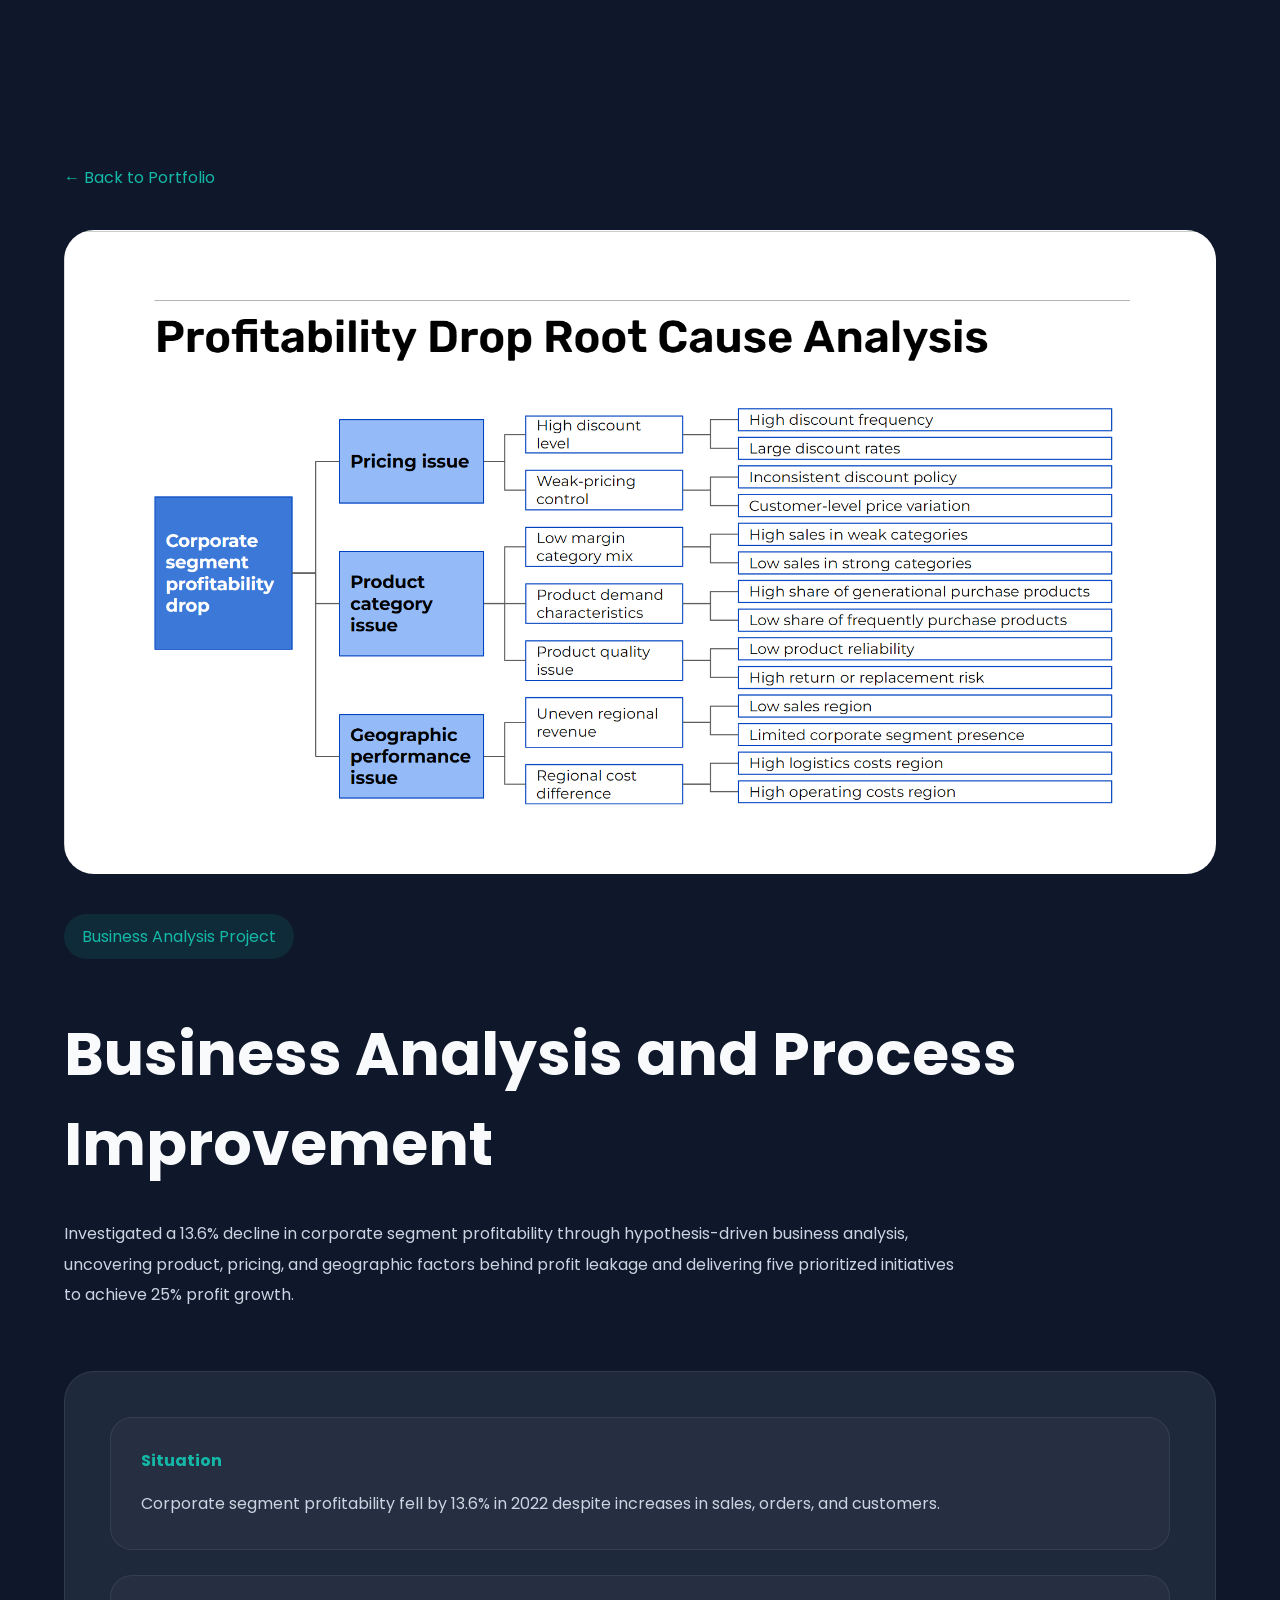
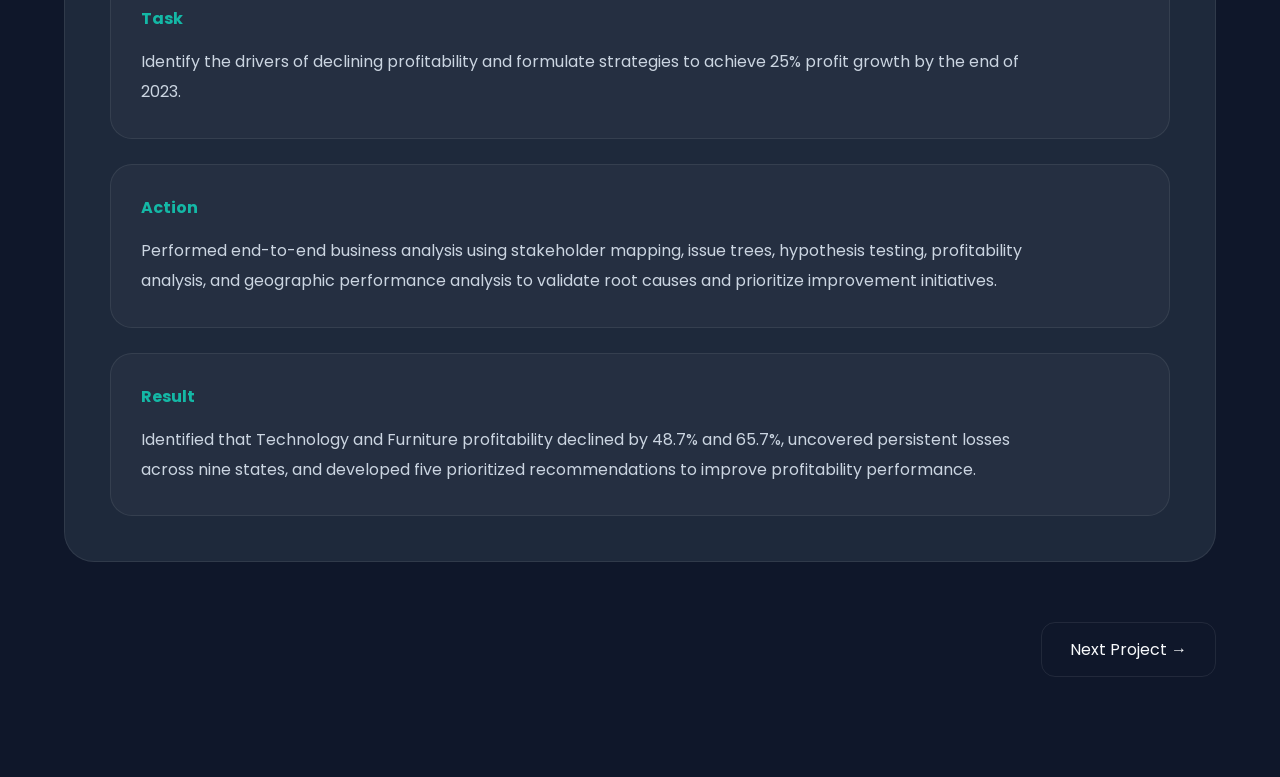
==== projects/business-analysis.html @ a49b84a5 "Project Detail Page1 Add" ====
<!DOCTYPE html>
<html lang="en">

<head>
  <meta charset="UTF-8">
  <meta name="viewport" content="width=device-width, initial-scale=1.0">

  <title>
    Business Analysis and Process Improvement
  </title>

  <link rel="preconnect" href="https://fonts.googleapis.com">

  <link rel="preconnect" href="https://fonts.gstatic.com" crossorigin>

  <link href="https://fonts.googleapis.com/css2?family=Poppins:wght@300;400;500;600;700&display=swap" rel="stylesheet">

  <link rel="stylesheet" href="../style.css">

</head>

<body>

  <!-- project detail -->

  <section class="project-detail">

    <div class="container">

      <a href="../index.html#projects" class="back-link">
        ← Back to Portfolio
      </a>

      <img src="../assets/business-analysis.png">

      <span class="featured-label">
        Business Analysis Project
      </span>

      <h1>
        Business Analysis and Process Improvement
      </h1>

      <p>
        Investigated a 13.6% decline in corporate segment profitability through hypothesis-driven business analysis,
        uncovering product, pricing, and geographic factors behind profit leakage and delivering five prioritized
        initiatives to achieve 25% profit growth.
      </p>

      <div class="star-card">

        <div class="star-item">
          <h4>Situation</h4>
          <p>
            Corporate segment profitability fell by 13.6% in 2022 despite increases in sales, orders, and customers.
          </p>
        </div>

        <div class="star-item">
          <h4>Task</h4>
          <p>
            Identify the drivers of declining profitability and formulate strategies to achieve 25% profit growth by the
            end of 2023.
          </p>
        </div>

        <div class="star-item">
          <h4>Action</h4>
          <p>
            Performed end-to-end business analysis using stakeholder mapping, issue trees, hypothesis testing,
            profitability analysis, and geographic performance analysis to validate root causes and prioritize
            improvement initiatives.
          </p>
        </div>

        <div class="star-item">
          <h4>Result</h4>
          <p>
            Identified that Technology and Furniture profitability declined by 48.7% and 65.7%, uncovered persistent
            losses across nine states, and developed five prioritized recommendations to improve profitability
            performance.
          </p>
        </div>

      </div>

      <div class="next-project">
        <a href="revenue-performance.html" class="btn-secondary">
          Next Project →
        </a>
      </div>

    </div>

  </section>

</body>

</html>
---- style.css ----
:root {
  --bg: #0f172a;
  --surface: #1e293b;
  --surface-2: #162033;
  --primary: #14b8a6;
  --primary-dark: #0d9488;
  --text: #f8fafc;
  --text-secondary: #cbd5e1;
  --border: rgba(255, 255, 255, 0.08);
  --shadow: rgba(0, 0, 0, 0.25);
  --nav-height: 85px;
}

* {
  margin: 0;
  padding: 0;
  box-sizing: border-box;
}

html {
  scroll-behavior: smooth;
}

body {
  background: var(--bg);
  color: var(--text);
  font-family: "Poppins", sans-serif;
  overflow-x: hidden;
}

img {
  display: block;
  width: 100%;
}

a {
  text-decoration: none;
  color: inherit;
}

ul {
  list-style: none;
}

.container {
  width: 90%;
  max-width: 1280px;
  margin: auto;
}

/* ===================== NAVBAR ===================== */

nav {
  position: fixed;
  width: 100%;
  height: var(--nav-height);
  z-index: 999;
  background: rgba(15, 23, 42, 0.8);
  backdrop-filter: blur(20px);
  transition: 0.3s;
}

nav.scrolled {
  border-bottom: 1px solid var(--border);
}

.nav-content {
  height: 100%;
  display: flex;
  align-items: center;
  justify-content: space-between;
}

.logo {
  font-size: 32px;
  font-weight: 700;
  color: var(--primary);
}

.nav-links {
  display: flex;
  gap: 40px;
  list-style: none;
  margin: 0;
  padding: 0;
}

.nav-links li {
  margin: 0;
  padding: 0;
}

.nav-links a {
  display: inline-flex;
  color: var(--text-secondary);
  transition: 0.3s;
  align-items: center;
  justify-content: center;
}

.nav-links a:hover {
  color: var(--primary);
}

.btn-primary {
  background: var(--primary);
  color: white;
  padding: 14px 28px;
  border-radius: 14px;
  font-weight: 500;
  transition: 0.3s;
  display: inline-flex;
  align-items: center;
  justify-content: center;
}

.btn-primary:hover {
  background: var(--primary-dark);
  transform: translateY(-2px);
}

.btn-secondary {
  padding: 14px 28px;
  border-radius: 14px;
  border: 1px solid var(--border);
  color: var(--text);
  transition: 0.3s;
  display: inline-flex;
  align-items: center;
  justify-content: center;
}

.btn-secondary:hover {
  background: var(--surface);
}

/* ===================== HERO ===================== */

.hero {
  min-height: auto;
  display: flex;
  align-items: center;
  padding-top: calc(var(--nav-height) + 90px);
  padding-bottom: 90px;
}

.hero-grid {
  display: grid;
  grid-template-columns: 1.1fr 1fr;
  gap: 80px;
  align-items: center;
  padding-top: 40px;
}

.hello {
  display: inline-block;
  background: rgba(20, 184, 166, 0.12);
  color: var(--primary);
  padding: 10px 18px;
  border-radius: 50px;
  margin-bottom: 25px;
}

.hero h1 {
  font-size: 72px;
  line-height: 1.1;
  margin-bottom: 20px;
}

.hero h3 {
  color: var(--primary);
  font-weight: 500;
  margin-bottom: 30px;
}

.hero p {
  color: var(--text-secondary);
  line-height: 1.9;
  margin-bottom: 40px;
  max-width: 650px;
}

.hero-buttons {
  display: flex;
  gap: 20px;
}

.socials {
  display: flex;
  gap: 18px;
  margin-top: 40px;
}

.socials a {
  width: 55px;
  height: 55px;
  background: var(--surface);
  border-radius: 16px;
  display: flex;
  justify-content: center;
  align-items: center;
  font-size: 22px;
  transition: 0.3s;
}

.socials a:hover {
  background: var(--primary);
  transform: translateY(-4px);
}

/* ===================== HERO IMAGE ===================== */

.hero-image {
  position: relative;
}

.hero-image img {
  border-radius: 35px;
  position: relative;
  z-index: 2;
  box-shadow: 0 30px 60px var(--shadow);
}

.hero-image img {
  user-select: none;
  -webkit-user-drag: none;
  pointer-events: none;
}

.blob {
  width: 420px;
  height: 420px;
  border-radius: 50%;
  background: var(--primary);
  position: absolute;
  top: 60px;
  right: -50px;
  opacity: 0.12;
  filter: blur(90px);
}

/* ===================== SECTION ===================== */

.section {
  padding: 80px 0;
}

.section-title {
  text-align: center;
  margin-bottom: 50px;
}

.section-title h2 {
  font-size: 42px;
  margin-bottom: 15px;
}

.section-title p {
  color: var(--text-secondary);
}

/* ===================== FEATURED PROJECT ===================== */
.featured-project {
  display: grid;
  grid-template-columns: 1.4fr 1fr;
  gap: 70px;
  align-items: stretch;

  background: var(--surface);
  border: 1px solid var(--border);
  border-radius: 32px;
  padding: 50px;
}

.featured-image {
  height: 100%;
  display: flex;
}

.featured-image img {
  width: 100%;
  height: 100%;
  object-fit: contain;
  border-radius: 24px;
  align-self: stretch;
}

.featured-label {
  display: inline-block;

  background: rgba(20, 184, 166, 0.12);
  color: var(--primary);

  padding: 10px 18px;
  border-radius: 50px;

  margin-bottom: 20px;
}

.featured-content {
  display: flex;
  flex-direction: column;
  justify-content: space-between;
  align-items: flex-start;
  height: 100%;
}

.featured-header {
  display: flex;
  flex-direction: column;
  gap: 22px;
}

.featured-content h3 {
  font-size: clamp(28px, 2.8vw, 40px);
  line-height: 1.08;
  margin: 0;
}

.featured-content p {
  max-width: 500px;
  color: var(--text-secondary);
  line-height: 1.8;
}

.featured-content .tags {
  display: flex;
  flex-wrap: wrap;
  gap: 14px;
  margin-top: 0;
}

.featured-content .btn-primary {
  width: fit-content;
}

.featured-footer {
  display: flex;
  flex-direction: column;
  align-items: flex-start;
  gap: 32px;
}

.project-buttons {
  display: flex;
  gap: 18px;
  flex-wrap: wrap;
  align-items: center;
}

.project-buttons .btn-primary,
.project-buttons .btn-secondary {
  width: auto;
}

/* ===================== PROJECTS ===================== */
.projects-grid {
  display: grid;
  grid-template-columns: repeat(auto-fit, minmax(370px, 1fr));
  gap: 35px;
}

.project-card {
  height: 100%;
  display: block;
  background: var(--surface);
  border: 1px solid var(--border);
  border-radius: 30px;
  overflow: hidden;
  transition: all 0.35s ease;
  cursor: pointer;
  position: relative;
}

.project-card:hover {
  transform: translateY(-12px);
  will-change: transform;
  border-color: rgba(20, 184, 166, 0.45);
  box-shadow:
    0 20px 45px rgba(0, 0, 0, 0.3),
    0 0 30px rgba(20, 184, 166, 0.08);
}

.project-card::after {
  content: "→";
  position: absolute;
  top: 35px;
  right: 35px;

  color: var(--primary);
  font-size: 24px;

  opacity: 0;
  transition: 0.3s;
}

.project-card:hover::after {
  opacity: 1;
  transform: translateX(4px);
}

.project-card img {
  height: 240px;
  object-fit: cover;
  transition: 0.4s;
}

.project-card:hover img {
  transform: scale(1.03);
}

.project-content {
  padding: 35px;
  display: flex;
  flex-direction: column;
  height: calc(100% - 240px);
}

.project-content h3 {
  margin-bottom: 20px;
}

.project-content p {
  flex: 1;
  color: var(--text-secondary);
  line-height: 1.8;
}

.project-link {
  margin-top: 28px;
  color: var(--primary);
  font-weight: 500;
  transition: 0.3s;
}

.project-card:hover .project-link {
  transform: translateX(8px);
}

.tags {
  display: flex;
  gap: 12px;
  flex-wrap: wrap;
  margin-top: 25px;
}

.tags span {
  background: rgba(20, 184, 166, 0.12);
  color: var(--primary);
  padding: 10px 16px;
  border-radius: 50px;
  font-size: 14px;
}

.exp-list {
  list-style: none;
  margin: 30px 0;
  padding: 0;
}

.exp-list li {
  position: relative;
  padding-left: 30px;

  color: var(--text-secondary);
  line-height: 1.8;
  margin-bottom: 18px;
}

.exp-list li::before {
  content: "";

  position: absolute;
  left: 0;
  top: 14px;

  width: 8px;
  height: 8px;

  border-radius: 50%;
  background: var(--primary);

  box-shadow:
    0 0 10px rgba(20, 184, 166, 0.4);
}

/* ===================== PROJECT DETAIL PAGE ===================== */

.project-detail {
  padding-top: calc(var(--nav-height) + 80px);
  padding-bottom: 100px;
}

.back-link {
  display: inline-flex;
  align-items: center;
  gap: 10px;

  color: var(--primary);
  margin-bottom: 40px;
  transition: 0.3s;
}

.back-link:hover {
  transform: translateX(-6px);
}

.project-detail img {
  border-radius: 30px;
  margin-bottom: 40px;
}

.project-detail h1 {
  font-size: clamp(40px, 5vw, 60px);
  margin: 30px 0;
}

.project-detail p {
  color: var(--text-secondary);
  max-width: 900px;
  line-height: 1.9;
}

.star-card {
  margin-top: 60px;

  background: var(--surface);
  border: 1px solid var(--border);
  border-radius: 30px;
  padding: 45px;

  display: flex;
  flex-direction: column;
  gap: 25px;
}

.star-item {
  padding: 30px;
  background: rgba(255, 255, 255, 0.03);
  border: 1px solid var(--border);
  border-radius: 22px;
}

.star-item h4 {
  color: var(--primary);
  margin-bottom: 16px;
}

.star-item p {
  color: var(--text-secondary);
  margin: 0;
}

.next-project {
  margin-top: 60px;
  display: flex;
  justify-content: flex-end;
}

/* ===================== EXPERIENCE ===================== */

.timeline {
  position: relative;
  max-width: 1100px;
  margin: auto;
  padding: 40px 0;
}

.timeline::before {
  content: "";
  position: absolute;
  left: 50%;
  top: 0;
  width: 3px;
  height: 100%;
  background: rgba(255, 255, 255, 0.12);
  transform: translateX(-50%);
}

.timeline-item {
  position: relative;
  width: 50%;
  margin-bottom: 70px;
}

.timeline-item.left {
  left: 0;
  padding-right: 50px;
}

.timeline-item.right {
  left: 50%;
  padding-left: 50px;
}

.timeline-dot {
  position: absolute;
  top: 35px;
  left: 100%;
  width: 18px;
  height: 18px;
  background: var(--primary);
  border-radius: 50%;
  transform: translateX(-50%);
  box-shadow: 0 0 20px rgba(20, 184, 166, 0.5);
}

.timeline-item.right .timeline-dot {
  left: 0;
}

.timeline-card {
  background: var(--surface);
  border: 1px solid var(--border);
  border-radius: 24px;
  padding: 35px;
  transition: 0.3s;
}

.timeline-card:hover {
  transform: translateY(-5px);
  border-color: rgba(20, 184, 166, 0.4);
}

.timeline-date {
  color: var(--primary);
  font-size: 14px;
  margin-bottom: 12px;
}

.timeline-card h3 {
  margin-bottom: 6px;
}

.timeline-card h4 {
  color: var(--text-secondary);
  margin-bottom: 20px;
}

.timeline-card ul {
  padding-left: 20px;
}

.timeline-card li {
  color: var(--text-secondary);
  margin-bottom: 12px;
}

.exp-tags {
  display: flex;
  flex-wrap: wrap;
  gap: 10px;
  margin-top: 25px;
}

.exp-tags span {
  background: rgba(20, 184, 166, 0.12);
  color: var(--primary);
  padding: 8px 14px;
  border-radius: 50px;
  font-size: 13px;
}

/* ===================== SKILLS ===================== */

.skills-panel {
  max-width: 1000px;
  margin: 0 auto;

  background: var(--surface);
  border: 1px solid var(--border);
  border-radius: 32px;
  padding: 40px 50px;
}

.skill-group {
  padding: 30px 0;
}

.skill-group:not(:last-child) {
  border-bottom: 1px solid var(--border);
}

.skill-header {
  display: flex;
  justify-content: space-between;
  align-items: center;
  gap: 20px;
  margin-bottom: 14px;
}

.skill-header h3 {
  font-size: 24px;
  font-weight: 600;
}

.skill-group p {
  color: var(--text-secondary);
  line-height: 1.8;
}

.skill-level {
  display: flex;
  gap: 8px;
}

.skill-level span {
  width: 10px;
  height: 10px;

  border-radius: 50%;
  background: rgba(255, 255, 255, 0.15);
}

.skill-level span.active {
  background: var(--primary);
}

/* ===================== CONTACT ===================== */

.contact-card {
  background: linear-gradient(135deg,
      var(--surface),
      var(--surface-2));

  border: 1px solid var(--border);
  border-radius: 36px;
  padding: 90px;
  text-align: center;
}

.contact-card h2 {
  font-size: 42px;
}

.contact-card p {
  color: var(--text-secondary);
  margin: 25px auto 45px;
  max-width: 700px;
  line-height: 1.8;
}

/* ===================== FOOTER ===================== */

footer {
  text-align: center;
  padding: 45px;
  color: var(--text-secondary);
}

/* ===================== MOBILE ===================== */

@media (max-width: 1100px) {
  .hero-grid {
    grid-template-columns: 1fr;
    text-align: center;
  }

  .hero p {
    margin-left: auto;
    margin-right: auto;
  }

  .hero-buttons,
  .socials {
    justify-content: center;
  }

  .stats-grid {
    grid-template-columns: repeat(2, 1fr);
  }

  .nav-links {
    display: none;
  }

  .featured-project {
    grid-template-columns: 1fr;
  }
}

@media (max-width: 768px) {
  .hero h1 {
    font-size: 50px;
  }

  .stats-grid {
    grid-template-columns: 1fr;
  }

  .hero-buttons {
    flex-direction: column;
  }

  .about-card,
  .contact-card {
    padding: 45px;
  }

  .section {
    padding: 90px 0;
  }

  .skills-panel {
    padding: 35px;
  }

  .skill-header {
    flex-direction: column;
    align-items: flex-start;
    gap: 15px;
  }

  .project-buttons {
    width: 100%;
    flex-direction: column;
  }

  .project-buttons a {
    width: 100%;
  }

  .next-project {
    justify-content: center;
  }
}

@media (max-width: 900px) {
  .timeline::before {
    left: 20px;
  }

  .timeline-item,
  .timeline-item.left,
  .timeline-item.right {
    width: 100%;
    left: 0;
    padding-left: 60px;
    padding-right: 0;
  }

  .timeline-dot,
  .timeline-item.right .timeline-dot {
    left: 20px;
  }
}

@media (max-width: 1000px) {
  .featured-project {
    grid-template-columns: 1fr;
  }
}
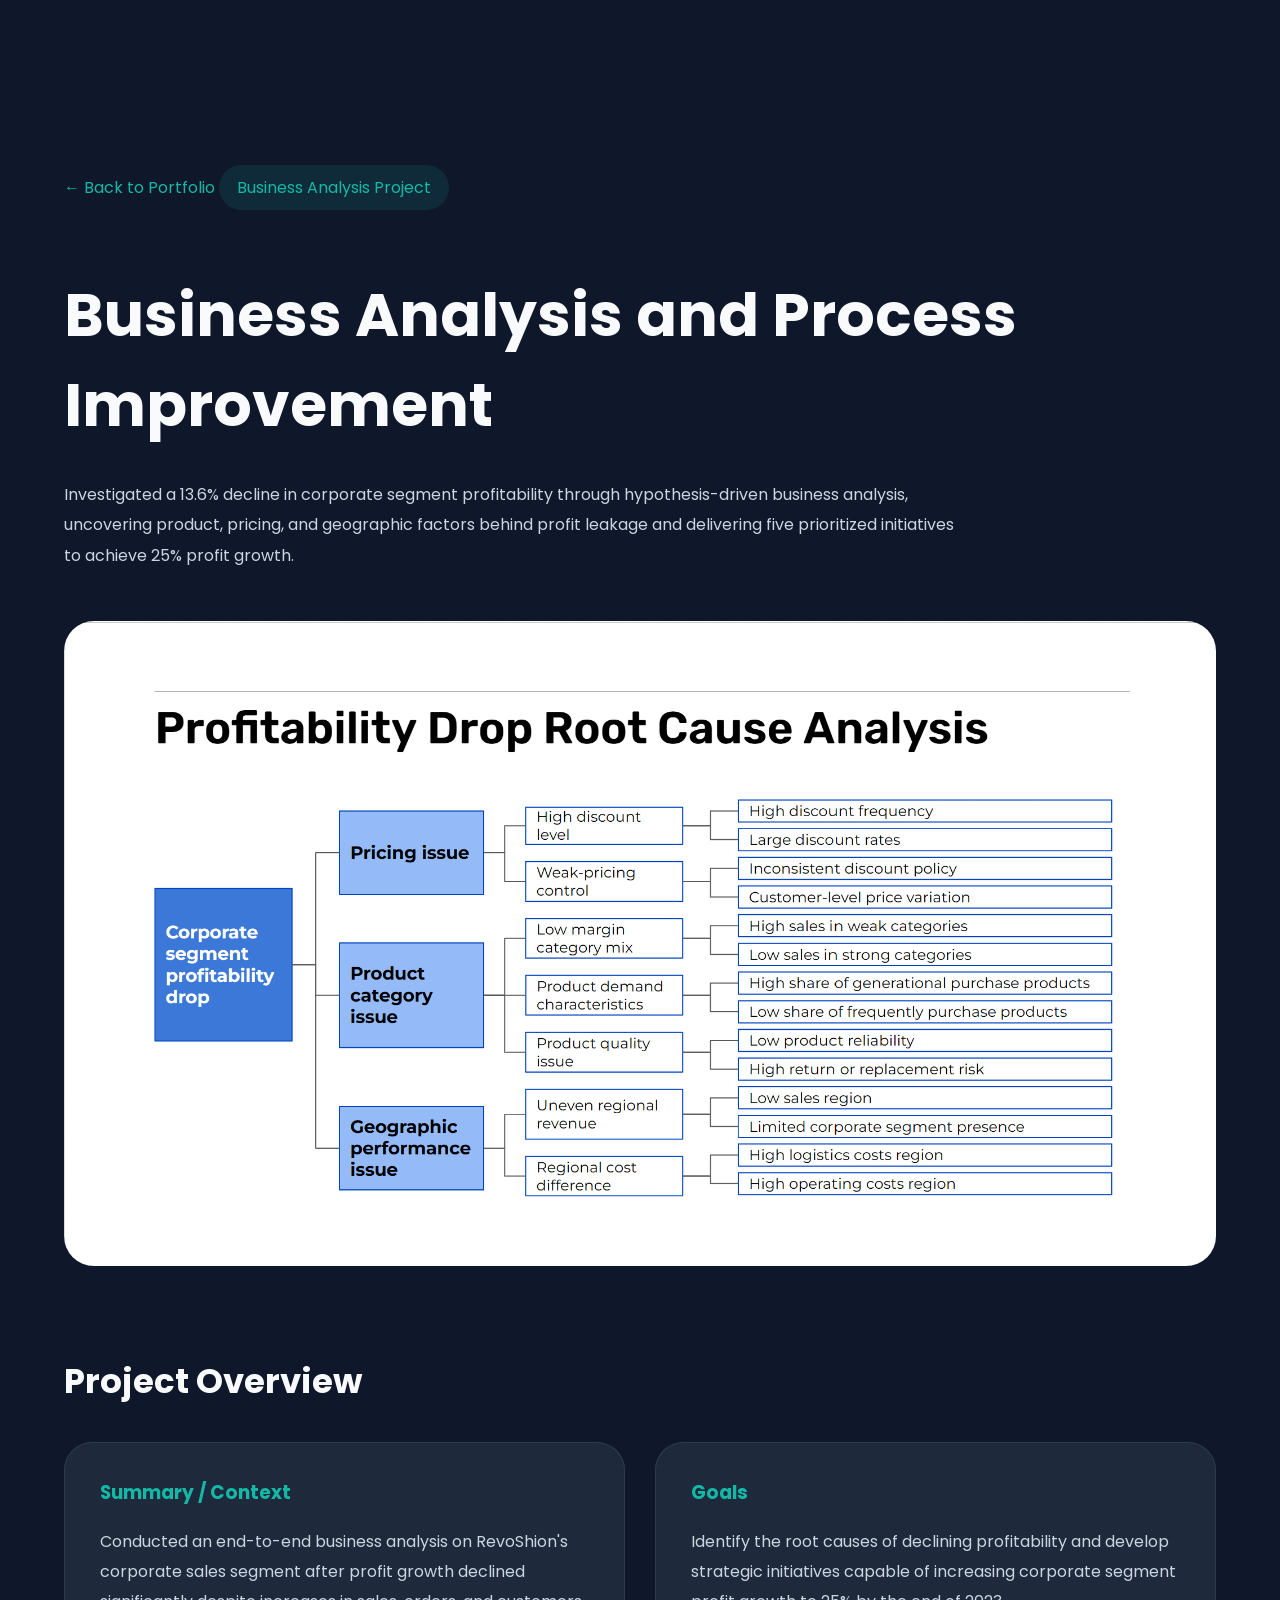
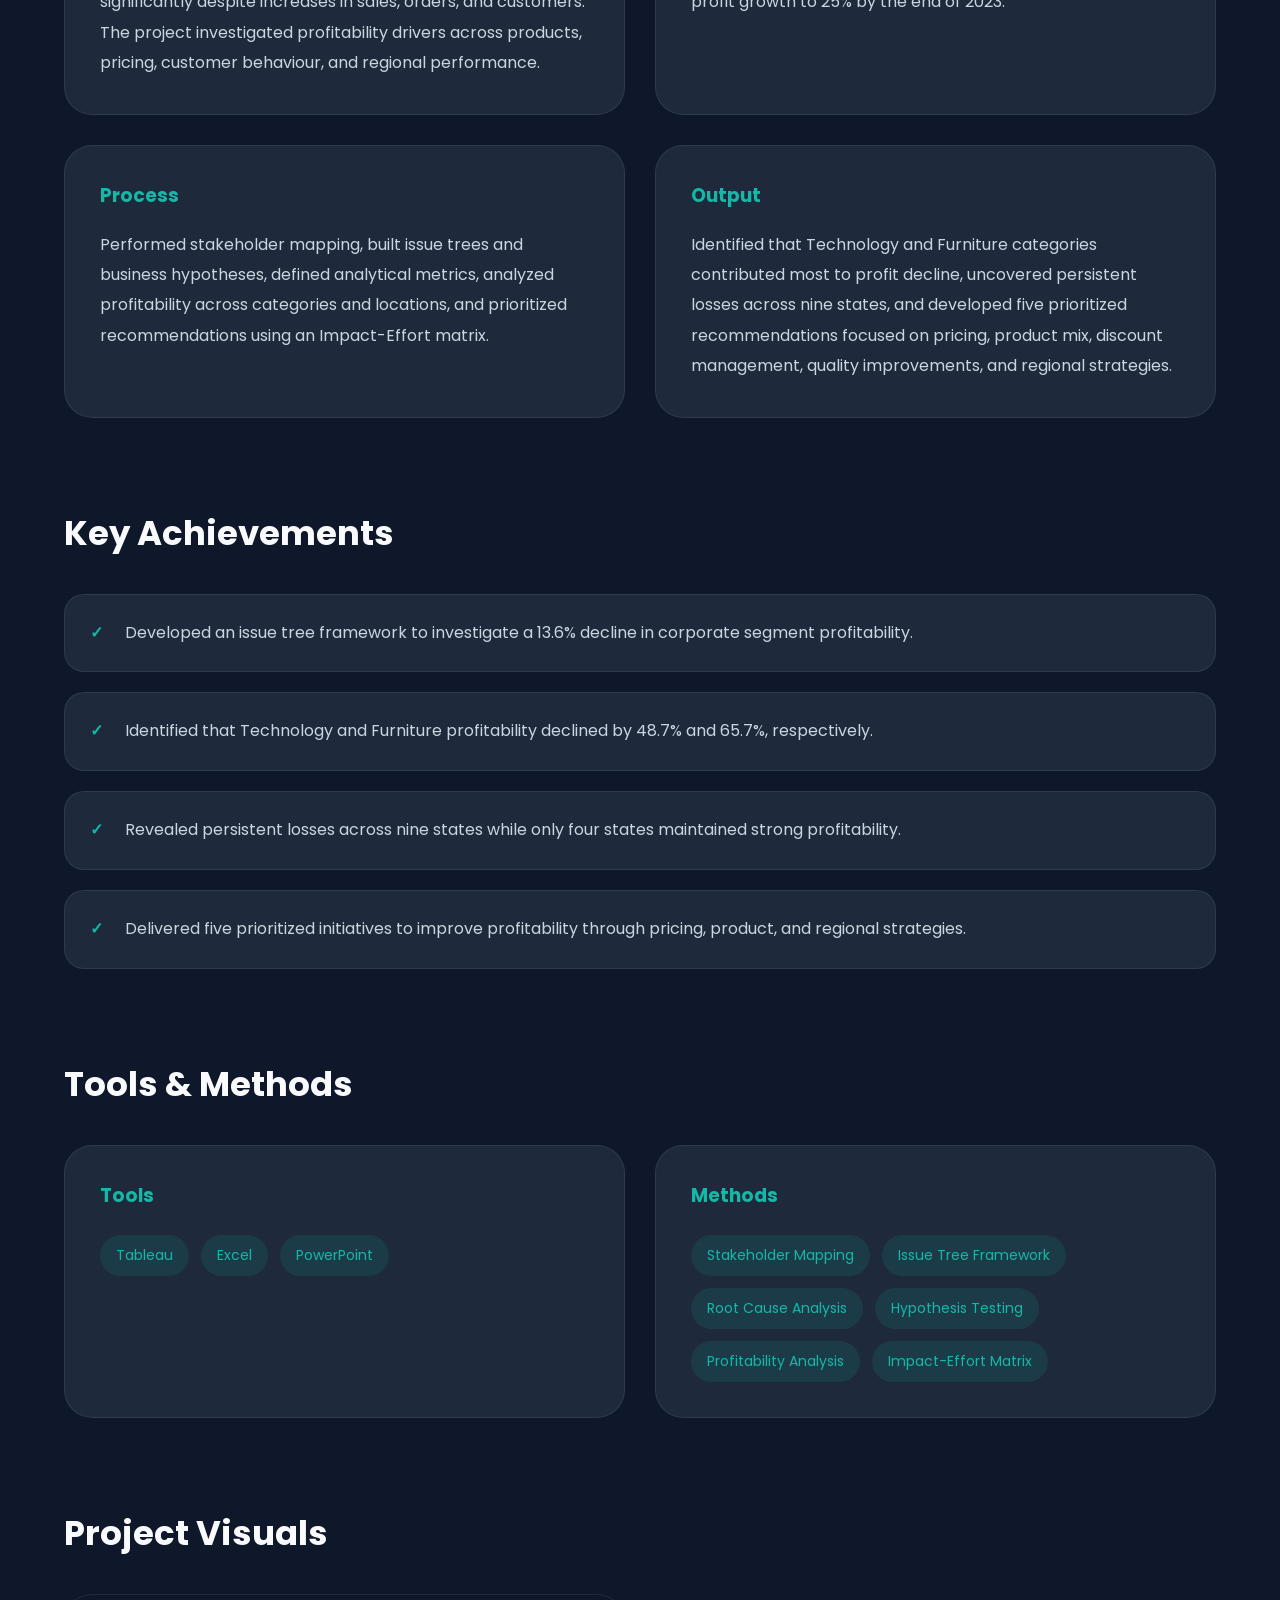
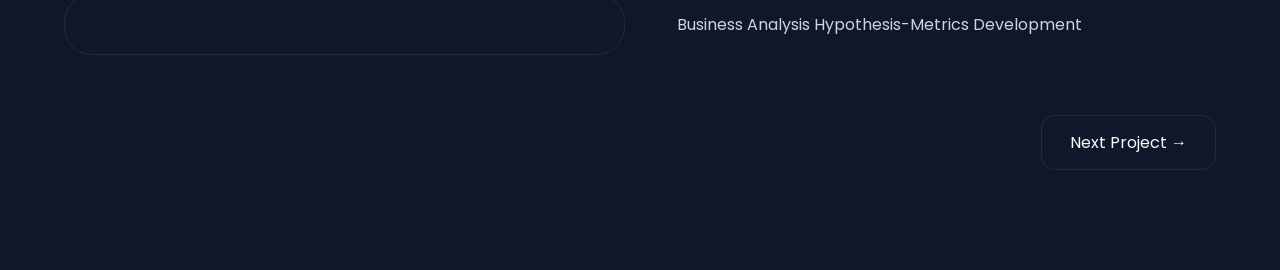
==== commit cc4538f8: "Business Analysis page edit" ====
--- a/projects/business-analysis.html
+++ b/projects/business-analysis.html
@@ -21,17 +21,17 @@
 
 <body>
 
-  <!-- project detail -->
-
   <section class="project-detail">
 
     <div class="container">
+
+      <!-- BACK BUTTON -->
 
       <a href="../index.html#projects" class="back-link">
         ← Back to Portfolio
       </a>
 
-      <img src="../assets/business-analysis.png">
+      <!-- HEADER -->
 
       <span class="featured-label">
         Business Analysis Project
@@ -41,53 +41,190 @@
         Business Analysis and Process Improvement
       </h1>
 
-      <p>
+      <p class="project-summary">
         Investigated a 13.6% decline in corporate segment profitability through hypothesis-driven business analysis,
         uncovering product, pricing, and geographic factors behind profit leakage and delivering five prioritized
         initiatives to achieve 25% profit growth.
       </p>
 
-      <div class="star-card">
-
-        <div class="star-item">
-          <h4>Situation</h4>
-          <p>
-            Corporate segment profitability fell by 13.6% in 2022 despite increases in sales, orders, and customers.
-          </p>
-        </div>
-
-        <div class="star-item">
-          <h4>Task</h4>
-          <p>
-            Identify the drivers of declining profitability and formulate strategies to achieve 25% profit growth by the
-            end of 2023.
-          </p>
-        </div>
-
-        <div class="star-item">
-          <h4>Action</h4>
-          <p>
-            Performed end-to-end business analysis using stakeholder mapping, issue trees, hypothesis testing,
-            profitability analysis, and geographic performance analysis to validate root causes and prioritize
-            improvement initiatives.
-          </p>
-        </div>
-
-        <div class="star-item">
-          <h4>Result</h4>
-          <p>
-            Identified that Technology and Furniture profitability declined by 48.7% and 65.7%, uncovered persistent
-            losses across nine states, and developed five prioritized recommendations to improve profitability
-            performance.
-          </p>
-        </div>
-
-      </div>
+      <!-- HERO IMAGE -->
+
+      <img src="../assets/business-analysis.png" alt="Business Analysis Dashboard">
+
+      <!-- PROJECT OVERVIEW -->
+
+      <div class="detail-section">
+
+        <h2>
+          Project Overview
+        </h2>
+
+        <div class="overview-grid">
+
+          <div class="overview-card">
+
+            <h3>
+              Summary / Context
+            </h3>
+
+            <p>
+              Conducted an end-to-end business analysis on RevoShion's corporate sales segment after profit growth
+              declined significantly despite increases in sales, orders, and customers. The project investigated
+              profitability drivers across products, pricing, customer behaviour, and regional performance.
+            </p>
+
+          </div>
+
+          <div class="overview-card">
+
+            <h3>
+              Goals
+            </h3>
+
+            <p>
+              Identify the root causes of declining profitability and develop strategic initiatives capable of
+              increasing corporate segment profit growth to 25% by the end of 2023.
+            </p>
+
+          </div>
+
+          <div class="overview-card">
+
+            <h3>
+              Process
+            </h3>
+
+            <p>
+              Performed stakeholder mapping, built issue trees and business hypotheses, defined analytical metrics,
+              analyzed profitability across categories and locations, and prioritized recommendations using an
+              Impact-Effort matrix.
+            </p>
+
+          </div>
+
+          <div class="overview-card">
+
+            <h3>
+              Output
+            </h3>
+
+            <p>
+              Identified that Technology and Furniture categories contributed most to profit decline, uncovered
+              persistent losses across nine states, and developed five prioritized recommendations focused on pricing,
+              product mix, discount management, quality improvements, and regional strategies.
+            </p>
+
+          </div>
+
+        </div>
+
+      </div>
+
+      <!-- ACHIEVEMENTS -->
+
+      <div class="detail-section">
+
+        <h2>
+          Key Achievements
+        </h2>
+
+        <div class="achievement-list">
+
+          <div class="achievement-item">
+            Developed an issue tree framework to investigate a 13.6% decline in corporate segment profitability.
+          </div>
+
+          <div class="achievement-item">
+            Identified that Technology and Furniture profitability declined by 48.7% and 65.7%, respectively.
+          </div>
+
+          <div class="achievement-item">
+            Revealed persistent losses across nine states while only four states maintained strong profitability.
+          </div>
+
+          <div class="achievement-item">
+            Delivered five prioritized initiatives to improve profitability through pricing, product, and regional
+            strategies.
+          </div>
+
+        </div>
+
+      </div>
+
+      <!-- TOOLS & METHODS -->
+
+      <div class="detail-section">
+
+        <h2>
+          Tools & Methods
+        </h2>
+
+        <div class="overview-grid">
+
+          <div class="overview-card">
+
+            <h3>
+              Tools
+            </h3>
+
+            <div class="tags">
+              <span>Tableau</span>
+              <span>Excel</span>
+              <span>PowerPoint</span>
+            </div>
+
+          </div>
+
+          <div class="overview-card">
+
+            <h3>
+              Methods
+            </h3>
+
+            <div class="tags">
+              <span>Stakeholder Mapping</span>
+              <span>Issue Tree Framework</span>
+              <span>Root Cause Analysis</span>
+              <span>Hypothesis Testing</span>
+              <span>Profitability Analysis</span>
+              <span>Impact-Effort Matrix</span>
+            </div>
+
+          </div>
+
+        </div>
+
+      </div>
+
+      <!-- OPTIONAL VISUAL GALLERY -->
+
+      <div class="detail-section">
+
+        <h2>
+          Project Visuals
+        </h2>
+
+        <div class="visual-grid">
+
+          <div class="visual-card">
+            <img src="../assets/business-analysis-metrics.png" alt="">
+          </div>
+
+          <div class="visual-caption">
+            Business Analysis Hypothesis-Metrics Development
+          </div>
+        </div>
+
+      </div>
+
+      <!-- NEXT PROJECT -->
 
       <div class="next-project">
+
         <a href="revenue-performance.html" class="btn-secondary">
           Next Project →
         </a>
+
       </div>
 
     </div>
--- a/style.css
+++ b/style.css
@@ -551,10 +551,105 @@
   margin: 0;
 }
 
+.project-summary {
+  margin-bottom: 50px;
+}
+
+.detail-section {
+  margin-top: 90px;
+}
+
+.detail-section h2 {
+  font-size: 34px;
+  margin-bottom: 35px;
+}
+
+.overview-grid {
+  display: grid;
+  grid-template-columns: repeat(2, 1fr);
+  gap: 30px;
+}
+
+.overview-card {
+  background: var(--surface);
+  border: 1px solid var(--border);
+  border-radius: 28px;
+  padding: 35px;
+  transition: 0.3s;
+}
+
+.overview-card:hover {
+  transform: translateY(-5px);
+  border-color: rgba(20, 184, 166, 0.35);
+}
+
+.overview-card h3 {
+  color: var(--primary);
+  margin-bottom: 20px;
+}
+
+.achievement-list {
+  display: flex;
+  flex-direction: column;
+  gap: 20px;
+}
+
+.achievement-item {
+  background: var(--surface);
+  border: 1px solid var(--border);
+  border-radius: 20px;
+  padding: 24px 30px;
+  line-height: 1.8;
+  color: var(--text-secondary);
+  position: relative;
+  padding-left: 60px;
+}
+
+.achievement-item::before {
+  content: "✓";
+
+  position: absolute;
+  left: 25px;
+  top: 24px;
+
+  color: var(--primary);
+  font-weight: 700;
+}
+
 .next-project {
   margin-top: 60px;
   display: flex;
   justify-content: flex-end;
+}
+
+.next-project a {
+  transition: 0.3s;
+}
+
+.next-project a:hover {
+  transform: translateX(6px);
+}
+
+.visual-grid {
+  display: grid;
+  grid-template-columns: repeat(auto-fit, minmax(320px, 1fr));
+  gap: 30px;
+}
+
+.visual-card {
+  overflow: hidden;
+  border-radius: 28px;
+  border: 1px solid var(--border);
+}
+
+.visual-card img {
+  width: 100%;
+  display: block;
+}
+
+.visual-caption {
+  padding: 18px 22px;
+  color: var(--text-secondary);
 }
 
 /* ===================== EXPERIENCE ===================== */
@@ -820,6 +915,14 @@
     width: 100%;
   }
 
+  .hero-buttons {
+    width: 100%;
+  }
+
+  .hero-buttons a {
+    width: 100%;
+  }
+
   .next-project {
     justify-content: center;
   }
@@ -843,6 +946,10 @@
   .timeline-item.right .timeline-dot {
     left: 20px;
   }
+
+  .overview-grid {
+    grid-template-columns: 1fr;
+  }
 }
 
 @media (max-width: 1000px) {
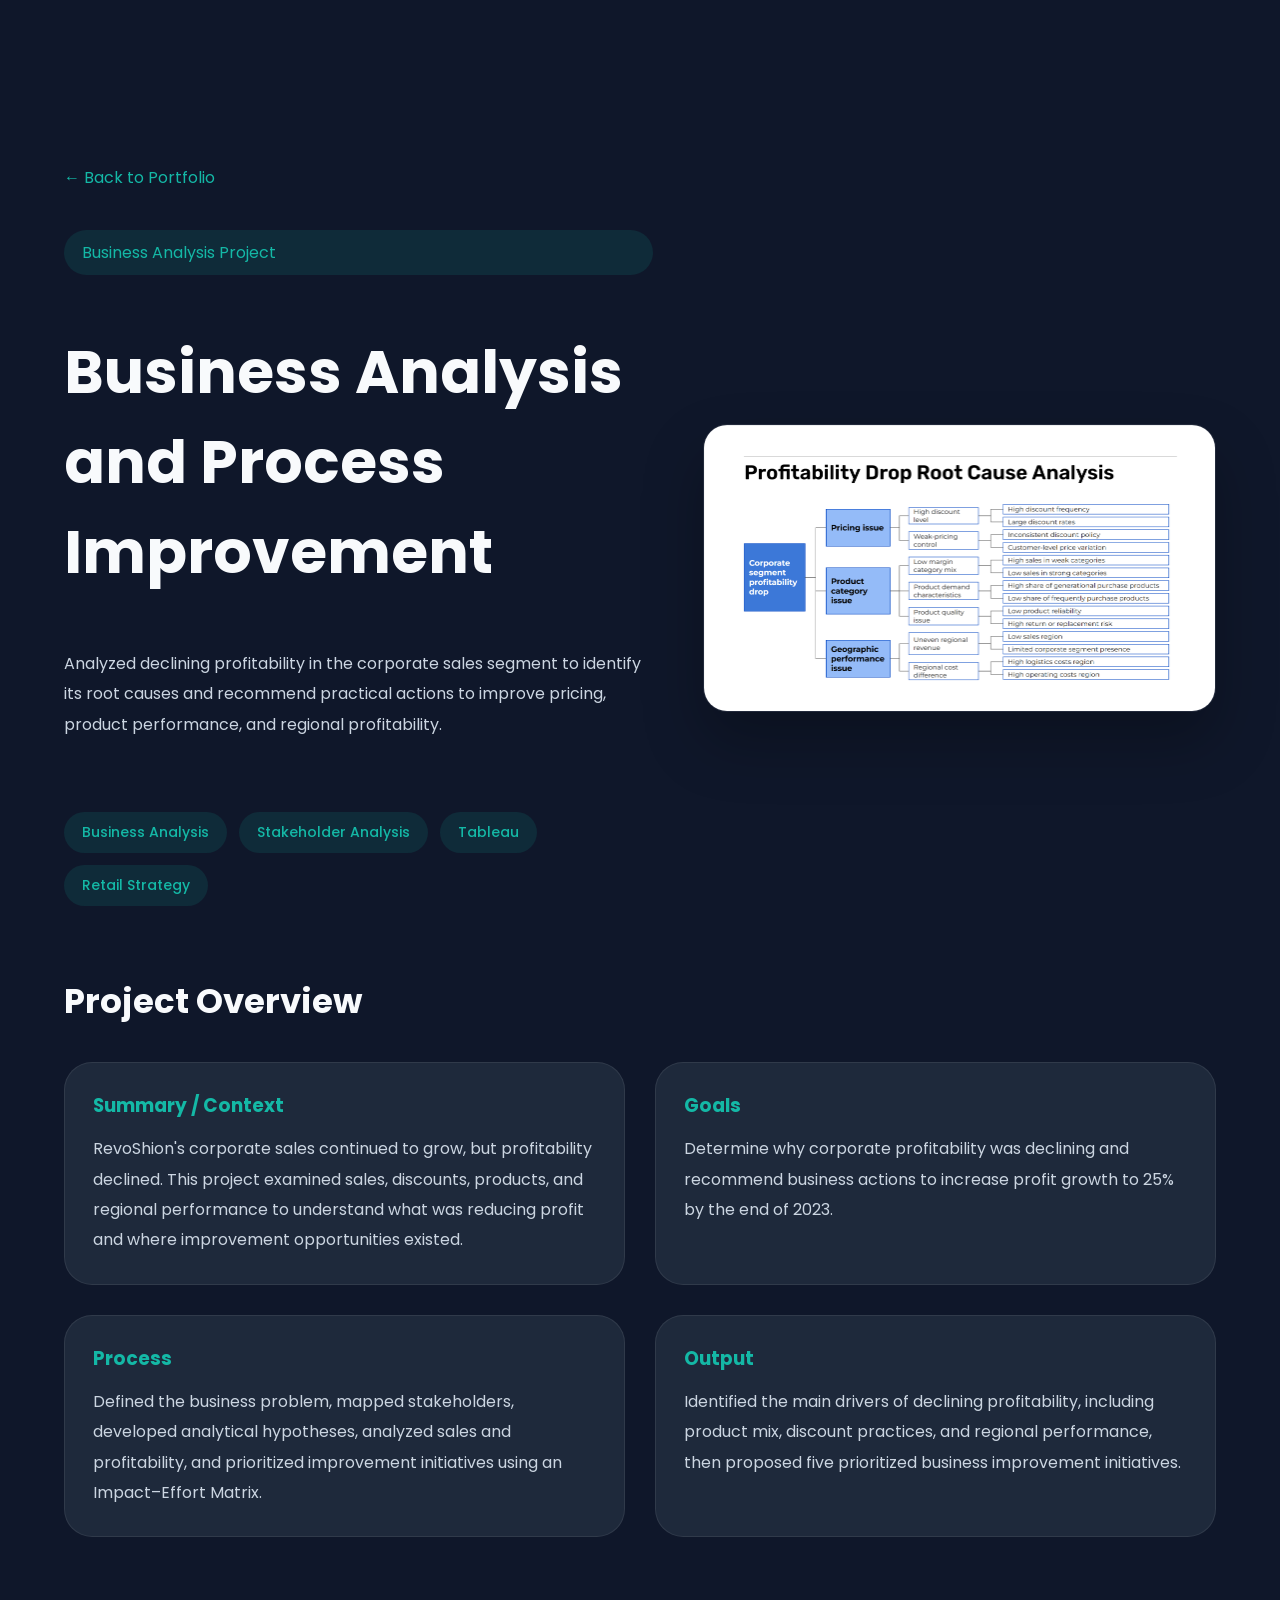
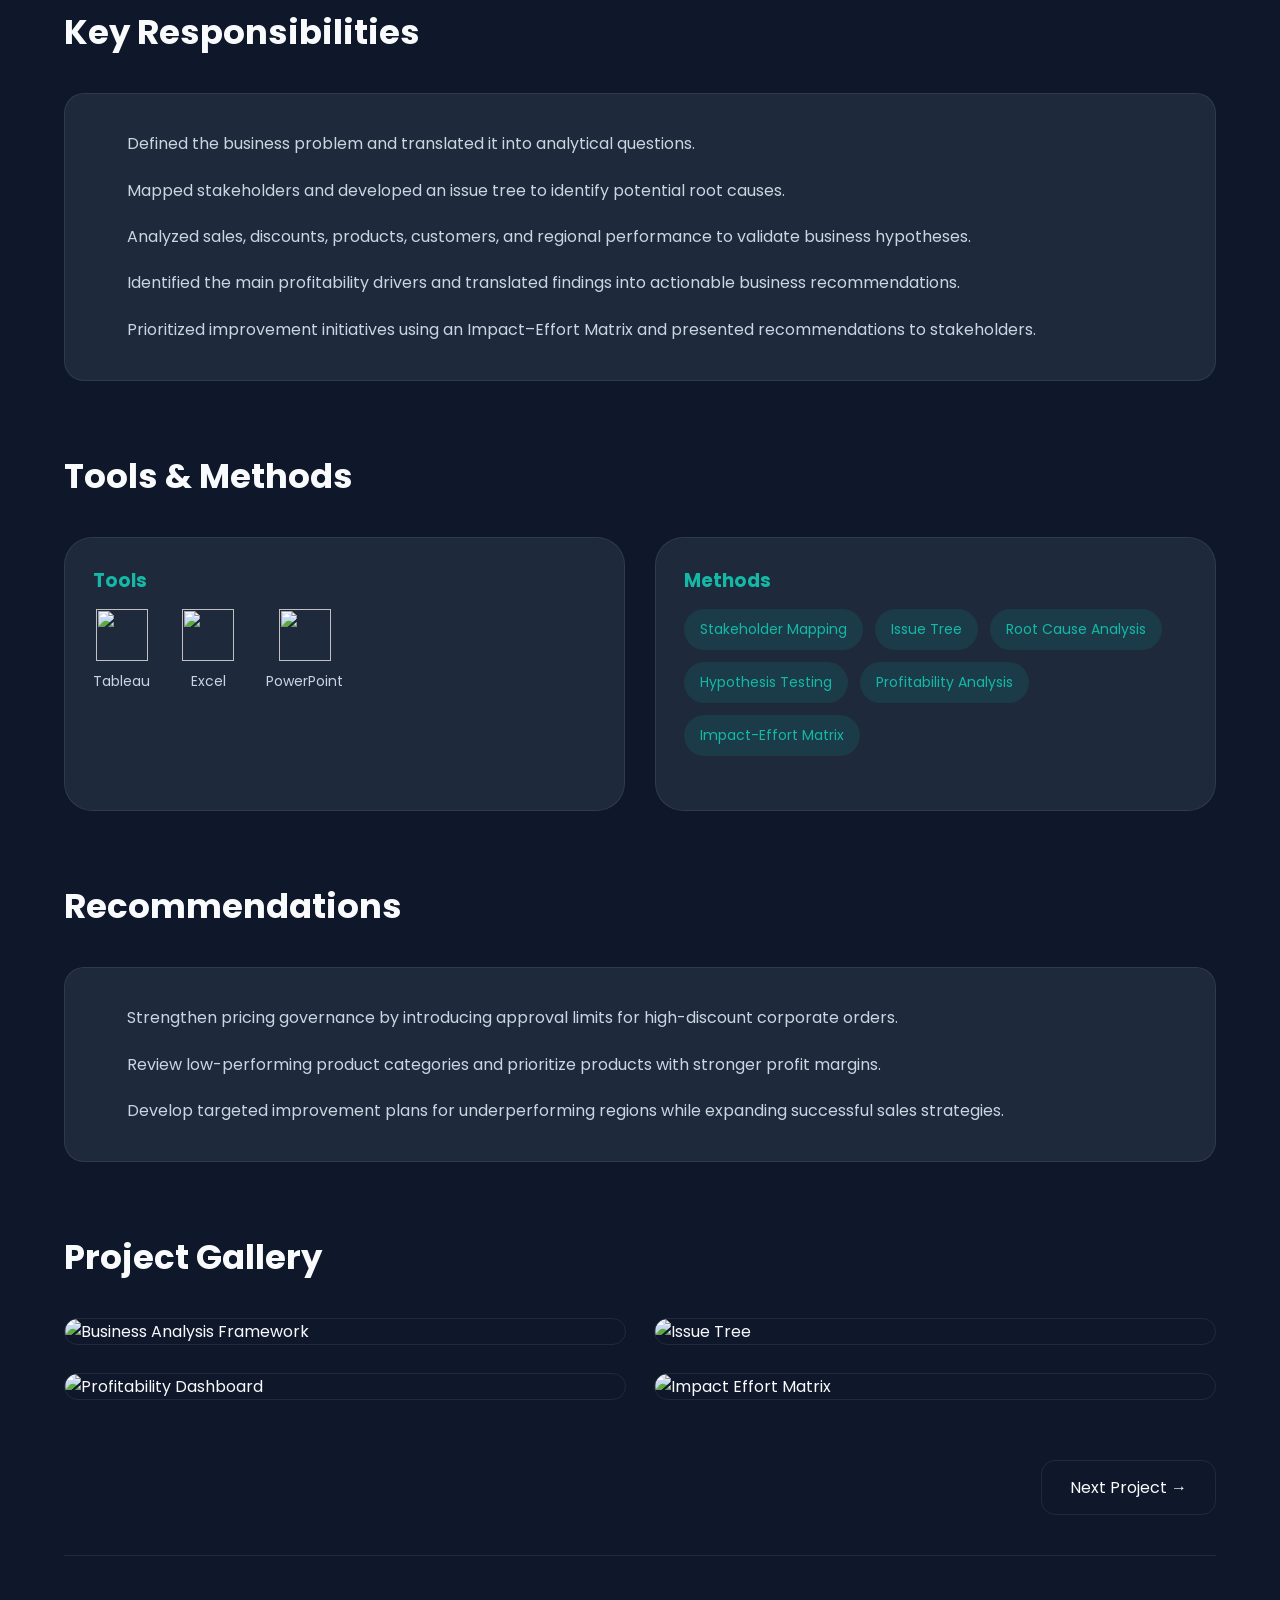
==== commit 11fc5e69: "Project Page Edit" ====
--- a/projects/business-analysis.html
+++ b/projects/business-analysis.html
@@ -31,25 +31,41 @@
         ← Back to Portfolio
       </a>
 
-      <!-- HEADER -->
-
-      <span class="featured-label">
-        Business Analysis Project
-      </span>
-
-      <h1>
-        Business Analysis and Process Improvement
-      </h1>
-
-      <p class="project-summary">
-        Investigated a 13.6% decline in corporate segment profitability through hypothesis-driven business analysis,
-        uncovering product, pricing, and geographic factors behind profit leakage and delivering five prioritized
-        initiatives to achieve 25% profit growth.
-      </p>
-
-      <!-- HERO IMAGE -->
-
-      <img src="../assets/business-analysis.png" alt="Business Analysis Dashboard">
+      <!-- HERO -->
+
+      <div class="project-hero">
+
+        <div class="hero-content">
+
+          <span class="featured-label">
+            Business Analysis Project
+          </span>
+
+          <h1>
+            Business Analysis and Process Improvement
+          </h1>
+
+          <p class="project-summary">
+            Analyzed declining profitability in the corporate sales segment to identify its root causes and recommend
+            practical actions to improve pricing, product performance, and regional profitability.
+          </p>
+
+          <div class="hero-tags">
+            <span>Business Analysis</span>
+            <span>Stakeholder Analysis</span>
+            <span>Tableau</span>
+            <span>Retail Strategy</span>
+          </div>
+
+        </div>
+
+        <div class="hero-image">
+
+          <img src="../assets/business-analysis.png" alt="Business Analysis Dashboard">
+
+        </div>
+
+      </div>
 
       <!-- PROJECT OVERVIEW -->
 
@@ -68,9 +84,9 @@
             </h3>
 
             <p>
-              Conducted an end-to-end business analysis on RevoShion's corporate sales segment after profit growth
-              declined significantly despite increases in sales, orders, and customers. The project investigated
-              profitability drivers across products, pricing, customer behaviour, and regional performance.
+              RevoShion's corporate sales continued to grow, but profitability declined. This project examined sales,
+              discounts, products, and regional performance to understand what was reducing profit and where improvement
+              opportunities existed.
             </p>
 
           </div>
@@ -82,8 +98,8 @@
             </h3>
 
             <p>
-              Identify the root causes of declining profitability and develop strategic initiatives capable of
-              increasing corporate segment profit growth to 25% by the end of 2023.
+              Determine why corporate profitability was declining and recommend business actions to increase profit
+              growth to 25% by the end of 2023.
             </p>
 
           </div>
@@ -95,9 +111,8 @@
             </h3>
 
             <p>
-              Performed stakeholder mapping, built issue trees and business hypotheses, defined analytical metrics,
-              analyzed profitability across categories and locations, and prioritized recommendations using an
-              Impact-Effort matrix.
+              Defined the business problem, mapped stakeholders, developed analytical hypotheses, analyzed sales and
+              profitability, and prioritized improvement initiatives using an Impact–Effort Matrix.
             </p>
 
           </div>
@@ -109,9 +124,8 @@
             </h3>
 
             <p>
-              Identified that Technology and Furniture categories contributed most to profit decline, uncovered
-              persistent losses across nine states, and developed five prioritized recommendations focused on pricing,
-              product mix, discount management, quality improvements, and regional strategies.
+              Identified the main drivers of declining profitability, including product mix, discount practices, and
+              regional performance, then proposed five prioritized business improvement initiatives.
             </p>
 
           </div>
@@ -120,31 +134,44 @@
 
       </div>
 
-      <!-- ACHIEVEMENTS -->
-
-      <div class="detail-section">
-
-        <h2>
-          Key Achievements
-        </h2>
-
-        <div class="achievement-list">
-
-          <div class="achievement-item">
-            Developed an issue tree framework to investigate a 13.6% decline in corporate segment profitability.
-          </div>
-
-          <div class="achievement-item">
-            Identified that Technology and Furniture profitability declined by 48.7% and 65.7%, respectively.
-          </div>
-
-          <div class="achievement-item">
-            Revealed persistent losses across nine states while only four states maintained strong profitability.
-          </div>
-
-          <div class="achievement-item">
-            Delivered five prioritized initiatives to improve profitability through pricing, product, and regional
-            strategies.
+      <!-- Key Responsibilities -->
+
+      <div class="detail-section">
+
+        <h2>
+          Key Responsibilities
+        </h2>
+
+        <div class="responsibility-list">
+
+          <div class="responsibility-item">
+            <ul>
+
+              <li>
+                Defined the business problem and translated it into analytical questions.
+              </li>
+
+              <li>
+                Mapped stakeholders and developed an issue tree to identify potential root causes.
+              </li>
+
+              <li>
+                Analyzed sales, discounts, products, customers, and regional performance to validate business
+                hypotheses.
+              </li>
+
+              <li>
+                Identified the main profitability drivers and translated findings into actionable business
+                recommendations.
+              </li>
+
+              <li>
+                Prioritized improvement initiatives using an Impact–Effort Matrix and presented recommendations to
+                stakeholders.
+              </li>
+
+            </ul>
+
           </div>
 
         </div>
@@ -167,10 +194,32 @@
               Tools
             </h3>
 
-            <div class="tags">
-              <span>Tableau</span>
-              <span>Excel</span>
-              <span>PowerPoint</span>
+            <div class="tools-grid">
+
+              <div class="tool-item">
+
+                <img src="../assets/tableau-logo.svg">
+
+                <span>Tableau</span>
+
+              </div>
+
+              <div class="tool-item">
+
+                <img src="../assets/excel-logo.svg">
+
+                <span>Excel</span>
+
+              </div>
+
+              <div class="tool-item">
+
+                <img src="../assets/powerpoint-logo.svg">
+
+                <span>PowerPoint</span>
+
+              </div>
+
             </div>
 
           </div>
@@ -183,7 +232,7 @@
 
             <div class="tags">
               <span>Stakeholder Mapping</span>
-              <span>Issue Tree Framework</span>
+              <span>Issue Tree</span>
               <span>Root Cause Analysis</span>
               <span>Hypothesis Testing</span>
               <span>Profitability Analysis</span>
@@ -196,38 +245,136 @@
 
       </div>
 
-      <!-- OPTIONAL VISUAL GALLERY -->
-
-      <div class="detail-section">
-
-        <h2>
-          Project Visuals
+      <!-- RECOMMENDATIONS -->
+
+      <div class="detail-section">
+
+        <h2>
+          Recommendations
+        </h2>
+
+        <div class="responsibility-list">
+
+          <div class="responsibility-item">
+
+            <ul>
+
+              <li>
+                Strengthen pricing governance by introducing approval limits for high-discount corporate orders.
+              </li>
+
+              <li>
+                Review low-performing product categories and prioritize products with stronger profit margins.
+              </li>
+
+              <li>
+                Develop targeted improvement plans for underperforming regions while expanding successful sales
+                strategies.
+              </li>
+
+            </ul>
+
+          </div>
+
+        </div>
+
+      </div>
+
+      <!-- PROJECT GALLERY -->
+
+      <div class="detail-section">
+
+        <h2>
+          Project Gallery
         </h2>
 
         <div class="visual-grid">
 
+          <!-- Image 1 -->
+
           <div class="visual-card">
-            <img src="../assets/business-analysis-metrics.png" alt="">
-          </div>
-
-          <div class="visual-caption">
-            Business Analysis Hypothesis-Metrics Development
-          </div>
-        </div>
-
-      </div>
-
-      <!-- NEXT PROJECT -->
-
-      <div class="next-project">
-
-        <a href="revenue-performance.html" class="btn-secondary">
-          Next Project →
-        </a>
-
-      </div>
-
-    </div>
+
+            <img src="../assets/business-analysis-metrics.png" alt="Business Analysis Framework">
+
+            <div class="visual-overlay">
+
+              <h3>Business Analysis Framework</h3>
+
+              <p>
+                Defined analytical hypotheses and evaluation metrics before conducting detailed business analysis.
+              </p>
+
+            </div>
+
+          </div>
+
+          <!-- Image 2 -->
+
+          <div class="visual-card">
+
+            <img src="../assets/business-analysis-issue-tree.png" alt="Issue Tree">
+
+            <div class="visual-overlay">
+
+              <h3>Issue Tree Analysis</h3>
+
+              <p>
+                Broke down the profitability problem into pricing, product, and regional hypotheses.
+              </p>
+
+            </div>
+
+          </div>
+
+          <!-- Image 3 -->
+
+          <div class="visual-card">
+
+            <img src="../assets/business-analysis-dashboard.png" alt="Profitability Dashboard">
+
+            <div class="visual-overlay">
+
+              <h3>Profitability Analysis</h3>
+
+              <p>
+                Compared profitability across categories, customers, and regions to identify key business drivers.
+              </p>
+
+            </div>
+
+          </div>
+
+          <!-- Image 4 -->
+
+          <div class="visual-card">
+
+            <img src="../assets/business-analysis-impact.png" alt="Impact Effort Matrix">
+
+            <div class="visual-overlay">
+
+              <h3>Recommendation Prioritization</h3>
+
+              <p>
+                Prioritized improvement initiatives based on expected business impact and implementation effort.
+              </p>
+
+            </div>
+
+          </div>
+
+        </div>
+
+        <!-- NEXT PROJECT -->
+
+        <div class="next-project">
+
+          <a href="hospital-performance.html" class="btn-secondary">
+            Next Project →
+          </a>
+
+        </div>
+
+      </div>
 
   </section>
 
--- a/style.css
+++ b/style.css
@@ -149,7 +149,6 @@
   grid-template-columns: 1.1fr 1fr;
   gap: 80px;
   align-items: center;
-  padding-top: 40px;
 }
 
 .hello {
@@ -219,9 +218,6 @@
   position: relative;
   z-index: 2;
   box-shadow: 0 30px 60px var(--shadow);
-}
-
-.hero-image img {
   user-select: none;
   -webkit-user-drag: none;
   pointer-events: none;
@@ -263,18 +259,21 @@
 .featured-project {
   display: grid;
   grid-template-columns: 1.4fr 1fr;
-  gap: 70px;
+  gap: 60px;
   align-items: stretch;
 
   background: var(--surface);
   border: 1px solid var(--border);
   border-radius: 32px;
   padding: 50px;
+  transition: all 0.35s ease;
 }
 
 .featured-image {
   height: 100%;
   display: flex;
+  overflow: hidden;
+  border-radius: 24px;
 }
 
 .featured-image img {
@@ -293,8 +292,6 @@
 
   padding: 10px 18px;
   border-radius: 50px;
-
-  margin-bottom: 20px;
 }
 
 .featured-content {
@@ -318,9 +315,10 @@
 }
 
 .featured-content p {
-  max-width: 500px;
-  color: var(--text-secondary);
-  line-height: 1.8;
+  max-width: 520px;
+  color: var(--text-secondary);
+  line-height: 1.9;
+  font-size: 17px;
 }
 
 .featured-content .tags {
@@ -330,39 +328,42 @@
   margin-top: 0;
 }
 
-.featured-content .btn-primary {
-  width: fit-content;
-}
-
 .featured-footer {
   display: flex;
   flex-direction: column;
+  gap: 32px;
   align-items: flex-start;
-  gap: 32px;
-}
-
-.project-buttons {
-  display: flex;
-  gap: 18px;
-  flex-wrap: wrap;
-  align-items: center;
-}
-
-.project-buttons .btn-primary,
-.project-buttons .btn-secondary {
-  width: auto;
+}
+
+.featured-project-link {
+  display: block;
+  color: inherit;
+}
+
+.featured-project-link:hover .featured-project {
+  transform: translateY(-10px);
+  border-color: rgba(20, 184, 166, 0.45);
+
+  box-shadow:
+    0 20px 45px rgba(0, 0, 0, 0.3),
+    0 0 30px rgba(20, 184, 166, 0.08);
+}
+
+.featured-project-link:hover .project-link {
+  transform: translateX(8px);
 }
 
 /* ===================== PROJECTS ===================== */
 .projects-grid {
   display: grid;
-  grid-template-columns: repeat(auto-fit, minmax(370px, 1fr));
+  grid-template-columns: repeat(2, 1fr);
   gap: 35px;
 }
 
 .project-card {
   height: 100%;
-  display: block;
+  display: flex;
+  flex-direction: column;
   background: var(--surface);
   border: 1px solid var(--border);
   border-radius: 30px;
@@ -374,34 +375,19 @@
 
 .project-card:hover {
   transform: translateY(-12px);
-  will-change: transform;
   border-color: rgba(20, 184, 166, 0.45);
   box-shadow:
     0 20px 45px rgba(0, 0, 0, 0.3),
     0 0 30px rgba(20, 184, 166, 0.08);
 }
 
-.project-card::after {
-  content: "→";
-  position: absolute;
-  top: 35px;
-  right: 35px;
-
-  color: var(--primary);
-  font-size: 24px;
-
-  opacity: 0;
-  transition: 0.3s;
-}
-
-.project-card:hover::after {
-  opacity: 1;
-  transform: translateX(4px);
-}
-
 .project-card img {
-  height: 240px;
-  object-fit: cover;
+  width: calc(100% - 40px);
+  margin: 20px auto 0;
+  max-height: 260px;
+  object-fit: contain;
+  display: block;
+  border-radius: 12px;
   transition: 0.4s;
 }
 
@@ -410,26 +396,29 @@
 }
 
 .project-content {
-  padding: 35px;
+  flex: 1;
+  padding: 33px 36px 36px;
   display: flex;
   flex-direction: column;
-  height: calc(100% - 240px);
 }
 
 .project-content h3 {
-  margin-bottom: 20px;
+  font-size: 32px;
+  margin: 0 0 18px;
+  line-height: 1.25;
 }
 
 .project-content p {
-  flex: 1;
   color: var(--text-secondary);
   line-height: 1.8;
+  margin: 0;
+  margin-bottom: 28px
 }
 
 .project-link {
   margin-top: 28px;
   color: var(--primary);
-  font-weight: 500;
+  font-weight: 600;
   transition: 0.3s;
 }
 
@@ -441,7 +430,7 @@
   display: flex;
   gap: 12px;
   flex-wrap: wrap;
-  margin-top: 25px;
+  margin-bottom: 26px;
 }
 
 .tags span {
@@ -450,38 +439,6 @@
   padding: 10px 16px;
   border-radius: 50px;
   font-size: 14px;
-}
-
-.exp-list {
-  list-style: none;
-  margin: 30px 0;
-  padding: 0;
-}
-
-.exp-list li {
-  position: relative;
-  padding-left: 30px;
-
-  color: var(--text-secondary);
-  line-height: 1.8;
-  margin-bottom: 18px;
-}
-
-.exp-list li::before {
-  content: "";
-
-  position: absolute;
-  left: 0;
-  top: 14px;
-
-  width: 8px;
-  height: 8px;
-
-  border-radius: 50%;
-  background: var(--primary);
-
-  box-shadow:
-    0 0 10px rgba(20, 184, 166, 0.4);
 }
 
 /* ===================== PROJECT DETAIL PAGE ===================== */
@@ -505,9 +462,17 @@
   transform: translateX(-6px);
 }
 
-.project-detail img {
-  border-radius: 30px;
-  margin-bottom: 40px;
+.hero-image img {
+  width: 100%;
+  border-radius: 24px;
+  border: 1px solid var(--border);
+  display: block;
+}
+
+.visual-card img {
+  width: 100%;
+  display: block;
+  border-radius: 0;
 }
 
 .project-detail h1 {
@@ -555,13 +520,47 @@
   margin-bottom: 50px;
 }
 
+.project-hero {
+  display: grid;
+  grid-template-columns: 1.15fr 1fr;
+  gap: 50px;
+  align-items: center;
+  margin-bottom: 70px;
+}
+
+.hero-content {
+  display: flex;
+  flex-direction: column;
+  gap: 22px;
+}
+
+.hero-tags {
+  display: flex;
+  flex-wrap: wrap;
+  gap: 12px;
+}
+
+.hero-tags span {
+  background: rgba(20, 184, 166, .12);
+  color: var(--primary);
+  padding: 10px 18px;
+  border-radius: 50px;
+  font-size: 14px;
+  font-weight: 500;
+}
+
 .detail-section {
-  margin-top: 90px;
+  margin-top: 70px;
 }
 
 .detail-section h2 {
   font-size: 34px;
   margin-bottom: 35px;
+}
+
+.detail-section:last-child {
+  padding-bottom: 40px;
+  border-bottom: 1px solid var(--border);
 }
 
 .overview-grid {
@@ -574,7 +573,7 @@
   background: var(--surface);
   border: 1px solid var(--border);
   border-radius: 28px;
-  padding: 35px;
+  padding: 28px;
   transition: 0.3s;
 }
 
@@ -585,35 +584,62 @@
 
 .overview-card h3 {
   color: var(--primary);
-  margin-bottom: 20px;
-}
-
-.achievement-list {
+  margin-bottom: 14px;
+}
+
+.responsibility-list {
   display: flex;
   flex-direction: column;
   gap: 20px;
 }
 
-.achievement-item {
+.responsibility-item {
   background: var(--surface);
   border: 1px solid var(--border);
   border-radius: 20px;
-  padding: 24px 30px;
+  padding: 35px 40px;
   line-height: 1.8;
   color: var(--text-secondary);
   position: relative;
-  padding-left: 60px;
-}
-
-.achievement-item::before {
-  content: "✓";
-
-  position: absolute;
-  left: 25px;
-  top: 24px;
-
-  color: var(--primary);
-  font-weight: 700;
+}
+
+.responsibility-item ul {
+  margin: 0;
+  padding-left: 22px;
+}
+
+.responsibility-item li {
+  color: var(--text-secondary);
+  line-height: 1.9;
+  margin-bottom: 16px;
+}
+
+.responsibility-item li:last-child {
+  margin-bottom: 0;
+}
+
+.tools-grid {
+  display: flex;
+  gap: 32px;
+  flex-wrap: wrap;
+}
+
+.tool-item {
+  display: flex;
+  flex-direction: column;
+  align-items: center;
+  gap: 10px;
+}
+
+.tool-item img {
+  width: 52px;
+  height: 52px;
+  object-fit: contain;
+}
+
+.tool-item span {
+  color: var(--text-secondary);
+  font-size: 14px;
 }
 
 .next-project {
@@ -630,26 +656,80 @@
   transform: translateX(6px);
 }
 
+/* === PROJECT GALLERY === */
+
 .visual-grid {
   display: grid;
-  grid-template-columns: repeat(auto-fit, minmax(320px, 1fr));
-  gap: 30px;
+  grid-template-columns: repeat(2, 1fr);
+  gap: 28px;
 }
 
 .visual-card {
+  position: relative;
   overflow: hidden;
-  border-radius: 28px;
-  border: 1px solid var(--border);
+
+  border-radius: 24px;
+  border: 1px solid var(--border);
+
+  cursor: pointer;
 }
 
 .visual-card img {
+
   width: 100%;
+  height: 100%;
+
   display: block;
-}
-
-.visual-caption {
-  padding: 18px 22px;
-  color: var(--text-secondary);
+  object-fit: cover;
+
+  transition: 0.35s ease;
+}
+
+.visual-overlay {
+
+  position: absolute;
+  inset: 0;
+
+  background: rgba(10, 18, 35, .78);
+
+  display: flex;
+  flex-direction: column;
+  justify-content: flex-end;
+
+  padding: 28px;
+
+  opacity: 0;
+
+  transition: .30s ease;
+}
+
+.visual-overlay h3 {
+
+  color: white;
+  margin-bottom: 12px;
+
+  font-size: 24px;
+}
+
+.visual-overlay p {
+
+  color: #d7dce5;
+
+  line-height: 1.7;
+
+  margin: 0;
+}
+
+.visual-card:hover img {
+
+  transform: scale(1.04);
+
+}
+
+.visual-card:hover .visual-overlay {
+
+  opacity: 1;
+
 }
 
 /* ===================== EXPERIENCE ===================== */
@@ -741,6 +821,38 @@
   margin-bottom: 12px;
 }
 
+.exp-list {
+  list-style: none;
+  margin: 30px 0;
+  padding: 0;
+}
+
+.exp-list li {
+  position: relative;
+  padding-left: 30px;
+
+  color: var(--text-secondary);
+  line-height: 1.8;
+  margin-bottom: 18px;
+}
+
+.exp-list li::before {
+  content: "";
+
+  position: absolute;
+  left: 0;
+  top: 14px;
+
+  width: 8px;
+  height: 8px;
+
+  border-radius: 50%;
+  background: var(--primary);
+
+  box-shadow:
+    0 0 10px rgba(20, 184, 166, 0.4);
+}
+
 .exp-tags {
   display: flex;
   flex-wrap: wrap;
@@ -811,6 +923,83 @@
   background: var(--primary);
 }
 
+/* ===================== EDUCATION ===================== */
+
+.education-grid {
+  display: grid;
+  grid-template-columns: repeat(auto-fit, minmax(340px, 1fr));
+  gap: 28px;
+}
+
+.education-card {
+  background: var(--surface);
+  border: 1px solid var(--border);
+  border-radius: 24px;
+  padding: 30px;
+  transition: 0.3s;
+}
+
+.education-card:hover {
+  transform: translateY(-6px);
+  border-color: rgba(20, 184, 166, .35);
+}
+
+.education-card p {
+  color: var(--text-secondary);
+  line-height: 1.8;
+  margin-bottom: 24px;
+}
+
+.education-header {
+  display: flex;
+  justify-content: space-between;
+  align-items: flex-start;
+  gap: 20px;
+  margin-bottom: 12px;
+}
+
+.education-header h3 {
+  font-size: 24px;
+  line-height: 1.3;
+}
+
+.education-header span {
+  color: var(--primary);
+  font-weight: 600;
+  white-space: nowrap;
+}
+
+.education-school {
+  display: flex;
+  align-items: center;
+  gap: 12px;
+  margin-bottom: 10px;
+}
+
+.education-school img {
+  width: 34px;
+  height: 34px;
+  object-fit: contain;
+  flex-shrink: 0;
+}
+
+.education-school span {
+  font-size: 18px;
+  font-weight: 600;
+  color: var(--text);
+}
+
+.education-gpa {
+  margin-bottom: 18px;
+  font-size: 15px;
+  color: var(--text-secondary);
+}
+
+.education-gpa strong {
+  color: var(--text);
+  font-weight: 700;
+}
+
 /* ===================== CONTACT ===================== */
 
 .contact-card {
@@ -874,57 +1063,18 @@
   }
 }
 
-@media (max-width: 768px) {
-  .hero h1 {
-    font-size: 50px;
-  }
-
-  .stats-grid {
+@media (max-width: 1000px) {
+  .featured-project {
     grid-template-columns: 1fr;
-  }
-
-  .hero-buttons {
-    flex-direction: column;
-  }
-
-  .about-card,
-  .contact-card {
-    padding: 45px;
-  }
-
-  .section {
-    padding: 90px 0;
-  }
-
-  .skills-panel {
-    padding: 35px;
-  }
-
-  .skill-header {
-    flex-direction: column;
-    align-items: flex-start;
-    gap: 15px;
-  }
-
-  .project-buttons {
-    width: 100%;
-    flex-direction: column;
-  }
-
-  .project-buttons a {
-    width: 100%;
-  }
-
-  .hero-buttons {
-    width: 100%;
-  }
-
-  .hero-buttons a {
-    width: 100%;
-  }
-
-  .next-project {
-    justify-content: center;
+    gap: 40px;
+  }
+
+  .featured-image {
+    height: auto;
+  }
+
+  .featured-content {
+    height: auto;
   }
 }
 
@@ -950,10 +1100,57 @@
   .overview-grid {
     grid-template-columns: 1fr;
   }
-}
-
-@media (max-width: 1000px) {
-  .featured-project {
+
+  .projects-grid {
     grid-template-columns: 1fr;
   }
+}
+
+@media (max-width: 768px) {
+  .hero h1 {
+    font-size: 50px;
+  }
+
+  .stats-grid {
+    grid-template-columns: 1fr;
+  }
+
+  .hero-buttons {
+    flex-direction: column;
+  }
+
+  .about-card,
+  .contact-card {
+    padding: 45px;
+  }
+
+  .section {
+    padding: 90px 0;
+  }
+
+  .skills-panel {
+    padding: 35px;
+  }
+
+  .skill-header {
+    flex-direction: column;
+    align-items: flex-start;
+    gap: 15px;
+  }
+
+  .hero-buttons {
+    width: 100%;
+  }
+
+  .hero-buttons a {
+    width: 100%;
+  }
+
+  .next-project {
+    justify-content: center;
+  }
+
+  .visual-grid {
+    grid-template-columns: 1fr;
+  }
 }
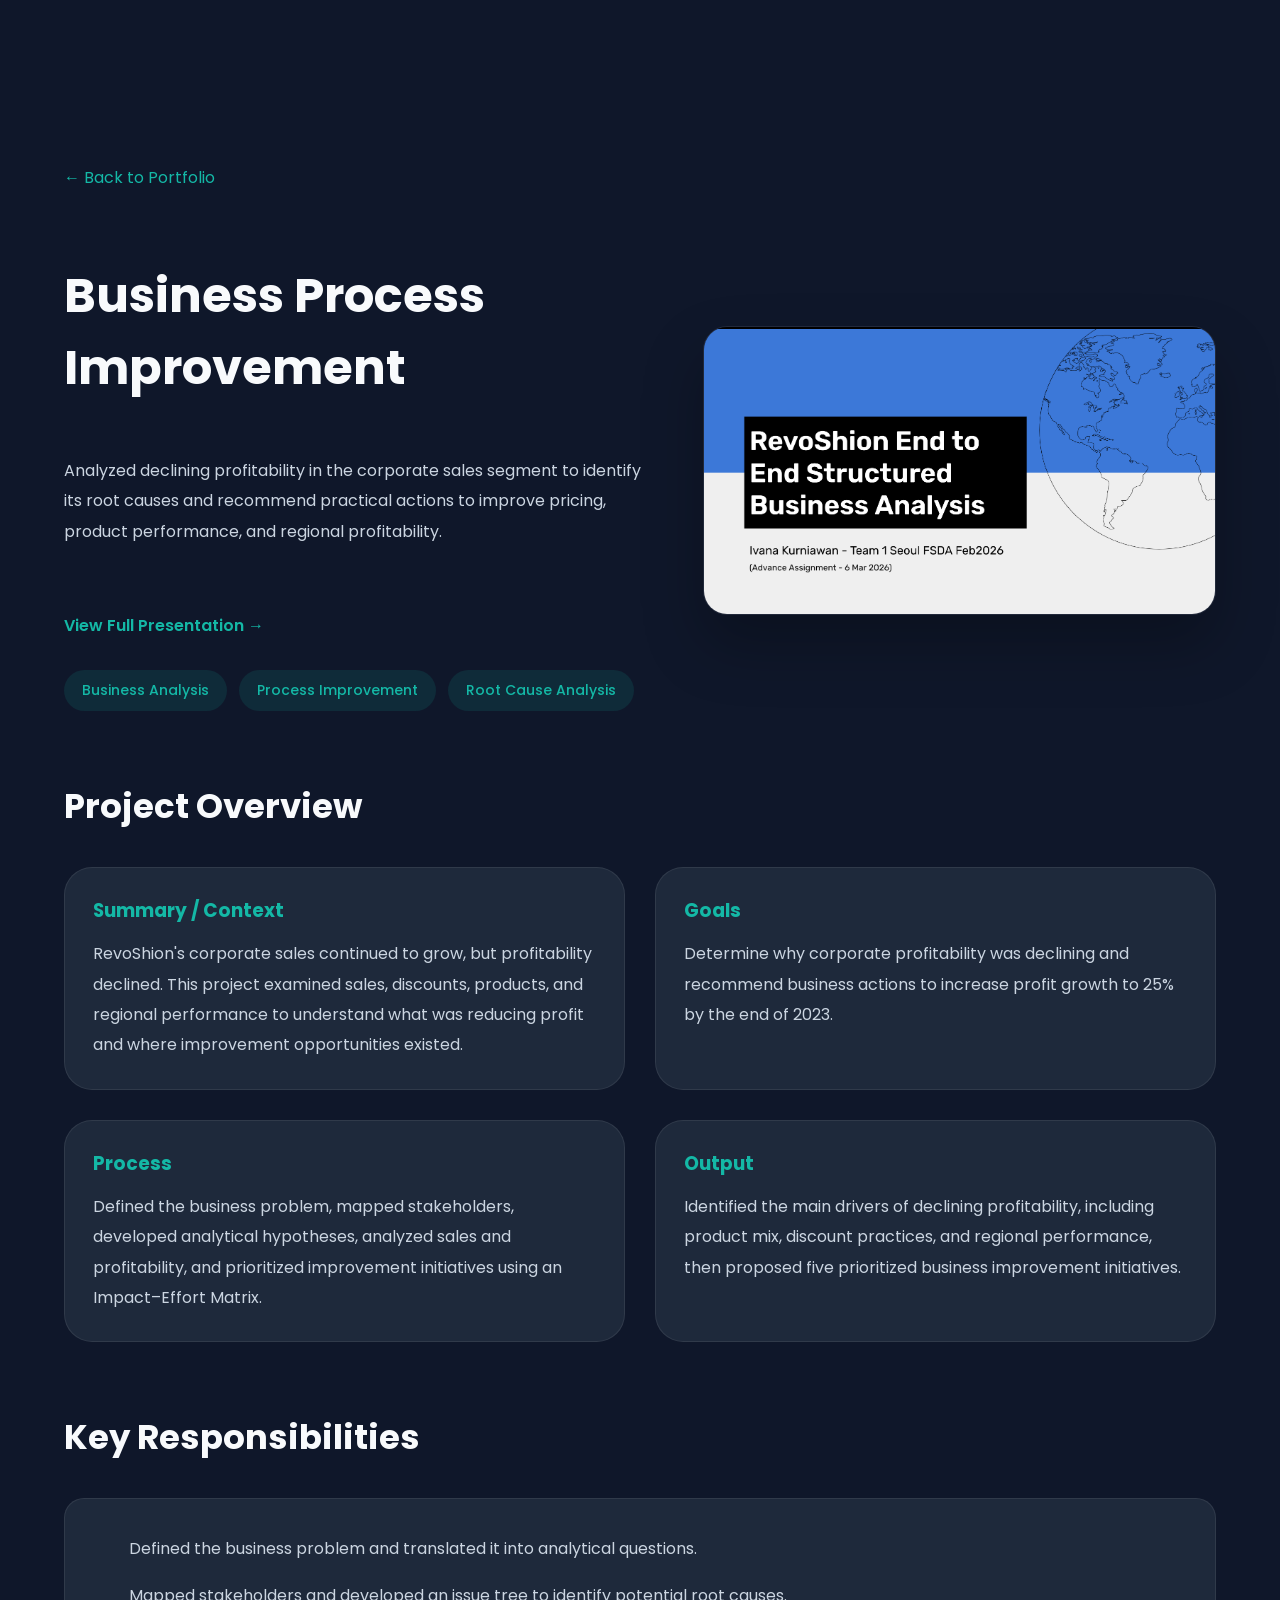
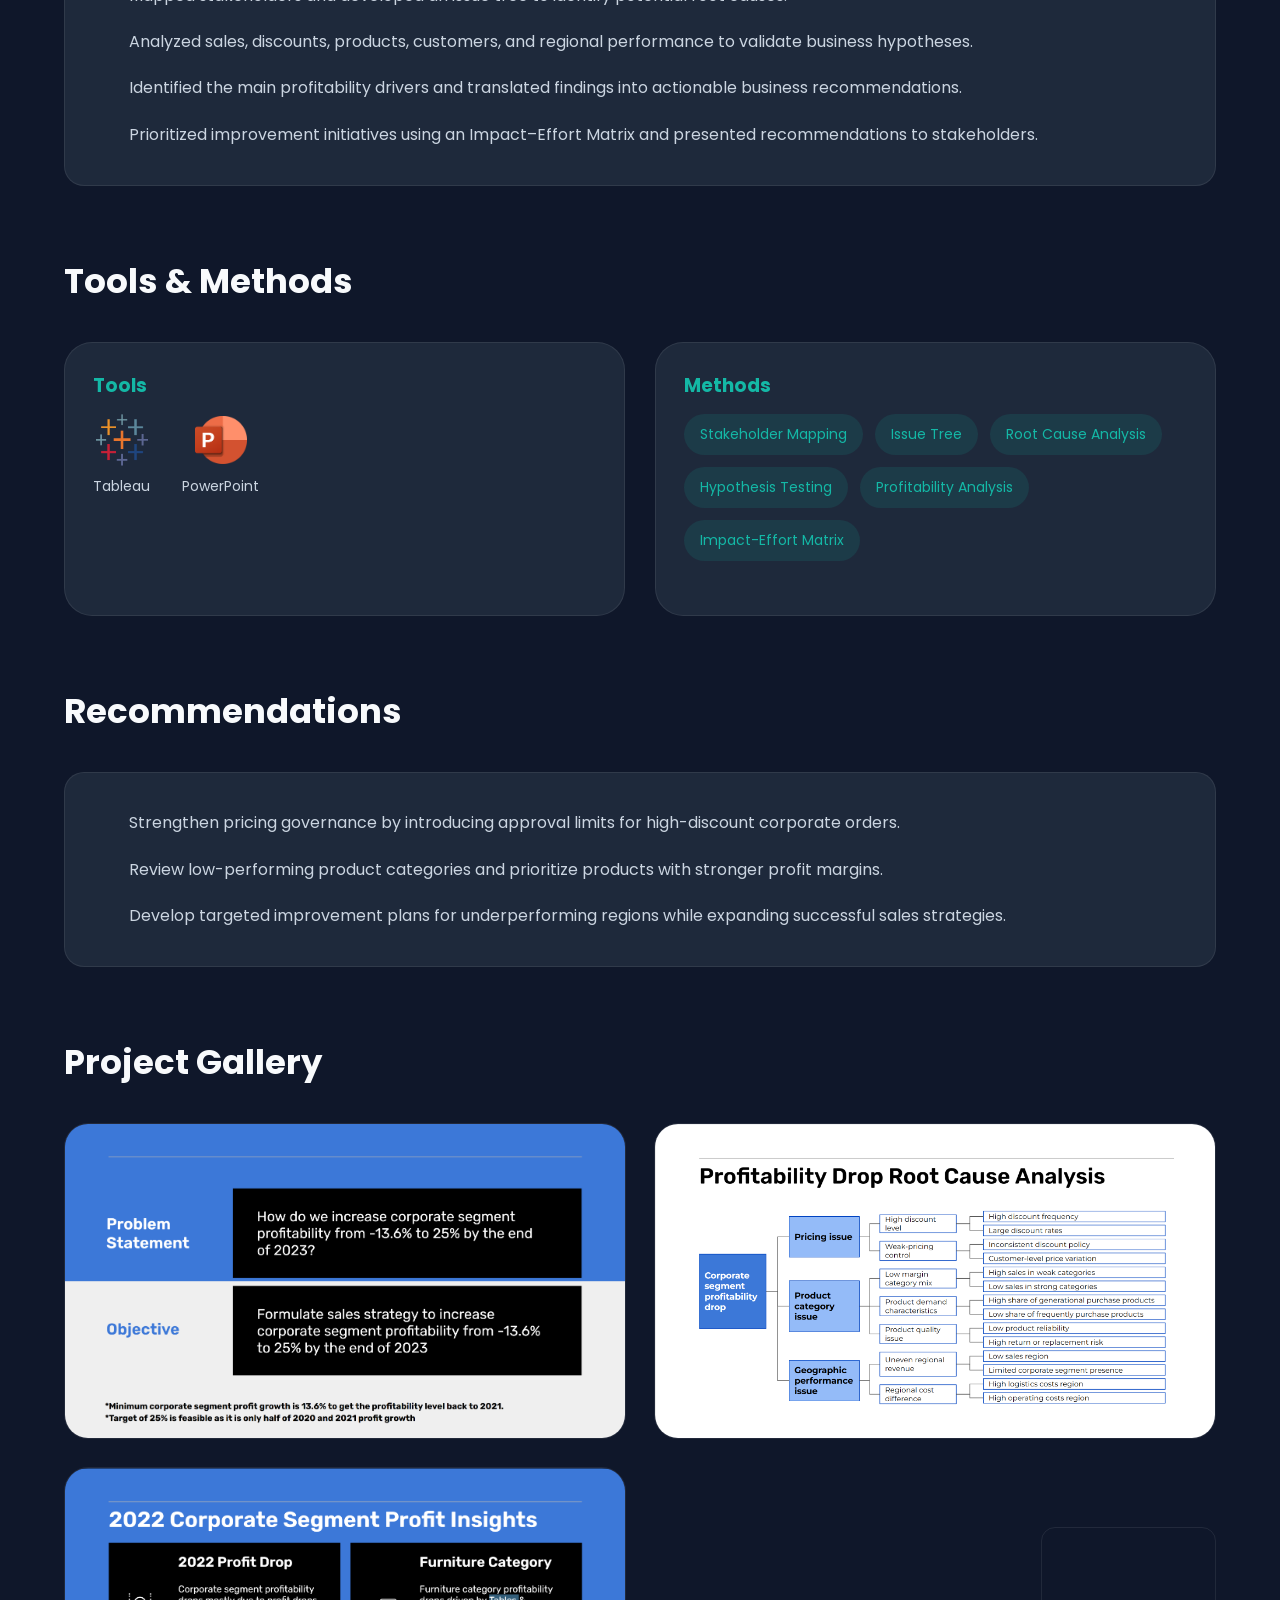
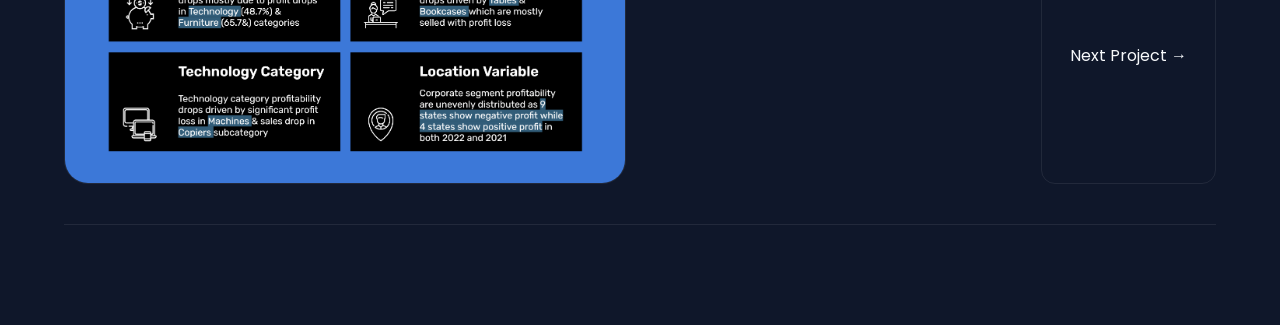
==== commit 0ef26cdc: "Business Analysis Page Refine" ====
--- a/projects/business-analysis.html
+++ b/projects/business-analysis.html
@@ -6,7 +6,7 @@
   <meta name="viewport" content="width=device-width, initial-scale=1.0">
 
   <title>
-    Business Analysis and Process Improvement
+    Business Process Improvement
   </title>
 
   <link rel="preconnect" href="https://fonts.googleapis.com">
@@ -37,12 +37,8 @@
 
         <div class="hero-content">
 
-          <span class="featured-label">
-            Business Analysis Project
-          </span>
-
           <h1>
-            Business Analysis and Process Improvement
+            Business Process Improvement
           </h1>
 
           <p class="project-summary">
@@ -50,18 +46,21 @@
             practical actions to improve pricing, product performance, and regional profitability.
           </p>
 
+          <a href="https://drive.google.com/file/d/1kB-FS6_7S5K60odqGZLHJxRQ-fP1M62b/view?usp=sharing" target="_blank" class="presentation-link">
+            View Full Presentation →
+          </a>
+
           <div class="hero-tags">
             <span>Business Analysis</span>
-            <span>Stakeholder Analysis</span>
-            <span>Tableau</span>
-            <span>Retail Strategy</span>
+            <span>Process Improvement</span>
+            <span>Root Cause Analysis</span>
           </div>
 
         </div>
 
         <div class="hero-image">
 
-          <img src="../assets/business-analysis.png" alt="Business Analysis Dashboard">
+          <img src="../assets/business-analysis.png" alt="Business Analysis Project">
 
         </div>
 
@@ -198,7 +197,7 @@
 
               <div class="tool-item">
 
-                <img src="../assets/tableau-logo.svg">
+                <img src="../assets/icon_tableau.png">
 
                 <span>Tableau</span>
 
@@ -206,15 +205,7 @@
 
               <div class="tool-item">
 
-                <img src="../assets/excel-logo.svg">
-
-                <span>Excel</span>
-
-              </div>
-
-              <div class="tool-item">
-
-                <img src="../assets/powerpoint-logo.svg">
+                <img src="../assets/icon_ppt.png">
 
                 <span>PowerPoint</span>
 
@@ -294,16 +285,13 @@
 
           <div class="visual-card">
 
-            <img src="../assets/business-analysis-metrics.png" alt="Business Analysis Framework">
+            <img src="../assets/business-analysis-objective.png" alt="Objective">
 
             <div class="visual-overlay">
-
-              <h3>Business Analysis Framework</h3>
-
+              <h3>Objective</h3>
               <p>
-                Defined analytical hypotheses and evaluation metrics before conducting detailed business analysis.
+                Defined the problem statement and the objective before conducting detailed business analysis.
               </p>
-
             </div>
 
           </div>
@@ -315,13 +303,10 @@
             <img src="../assets/business-analysis-issue-tree.png" alt="Issue Tree">
 
             <div class="visual-overlay">
-
               <h3>Issue Tree Analysis</h3>
-
               <p>
                 Broke down the profitability problem into pricing, product, and regional hypotheses.
               </p>
-
             </div>
 
           </div>
@@ -330,39 +315,16 @@
 
           <div class="visual-card">
 
-            <img src="../assets/business-analysis-dashboard.png" alt="Profitability Dashboard">
+            <img src="../assets/business-analysis-insights.png" alt="Key Insights">
 
             <div class="visual-overlay">
-
-              <h3>Profitability Analysis</h3>
-
+              <h3>Key Insights</h3>
               <p>
-                Compared profitability across categories, customers, and regions to identify key business drivers.
+                Summarized findings into key insights on the cause of the profitability drop.
               </p>
-
-            </div>
-
-          </div>
-
-          <!-- Image 4 -->
-
-          <div class="visual-card">
-
-            <img src="../assets/business-analysis-impact.png" alt="Impact Effort Matrix">
-
-            <div class="visual-overlay">
-
-              <h3>Recommendation Prioritization</h3>
-
-              <p>
-                Prioritized improvement initiatives based on expected business impact and implementation effort.
-              </p>
-
-            </div>
-
-          </div>
-
-        </div>
+            </div>
+
+          </div>
 
         <!-- NEXT PROJECT -->
 
--- a/style.css
+++ b/style.css
@@ -476,7 +476,7 @@
 }
 
 .project-detail h1 {
-  font-size: clamp(40px, 5vw, 60px);
+  font-size: clamp(34px, 4vw, 48px);
   margin: 30px 0;
 }
 
@@ -518,6 +518,22 @@
 
 .project-summary {
   margin-bottom: 50px;
+}
+
+.presentation-link{
+    display:inline-flex;
+    align-items:center;
+    gap:8px;
+    width:fit-content;
+    margin-top:-6px;
+    margin-bottom:10px;
+    color:var(--primary);
+    font-weight:600;
+    transition:.25s ease;
+}
+
+.presentation-link:hover{
+    transform:translateX(6px);
 }
 
 .project-hero {
@@ -598,14 +614,11 @@
   border: 1px solid var(--border);
   border-radius: 20px;
   padding: 35px 40px;
-  line-height: 1.8;
-  color: var(--text-secondary);
-  position: relative;
 }
 
 .responsibility-item ul {
   margin: 0;
-  padding-left: 22px;
+  padding-left: 24px;
 }
 
 .responsibility-item li {
@@ -616,6 +629,10 @@
 
 .responsibility-item li:last-child {
   margin-bottom: 0;
+}
+
+.responsibility-item li::marker {
+  color: var(--primary);
 }
 
 .tools-grid {
@@ -667,69 +684,49 @@
 .visual-card {
   position: relative;
   overflow: hidden;
-
   border-radius: 24px;
   border: 1px solid var(--border);
-
   cursor: pointer;
 }
 
 .visual-card img {
-
   width: 100%;
   height: 100%;
-
   display: block;
   object-fit: cover;
-
   transition: 0.35s ease;
 }
 
 .visual-overlay {
-
   position: absolute;
   inset: 0;
-
   background: rgba(10, 18, 35, .78);
-
   display: flex;
   flex-direction: column;
   justify-content: flex-end;
-
   padding: 28px;
-
   opacity: 0;
-
   transition: .30s ease;
 }
 
 .visual-overlay h3 {
-
   color: white;
   margin-bottom: 12px;
-
   font-size: 24px;
 }
 
 .visual-overlay p {
-
   color: #d7dce5;
-
   line-height: 1.7;
-
   margin: 0;
 }
 
 .visual-card:hover img {
-
   transform: scale(1.04);
-
 }
 
 .visual-card:hover .visual-overlay {
-
   opacity: 1;
-
 }
 
 /* ===================== EXPERIENCE ===================== */
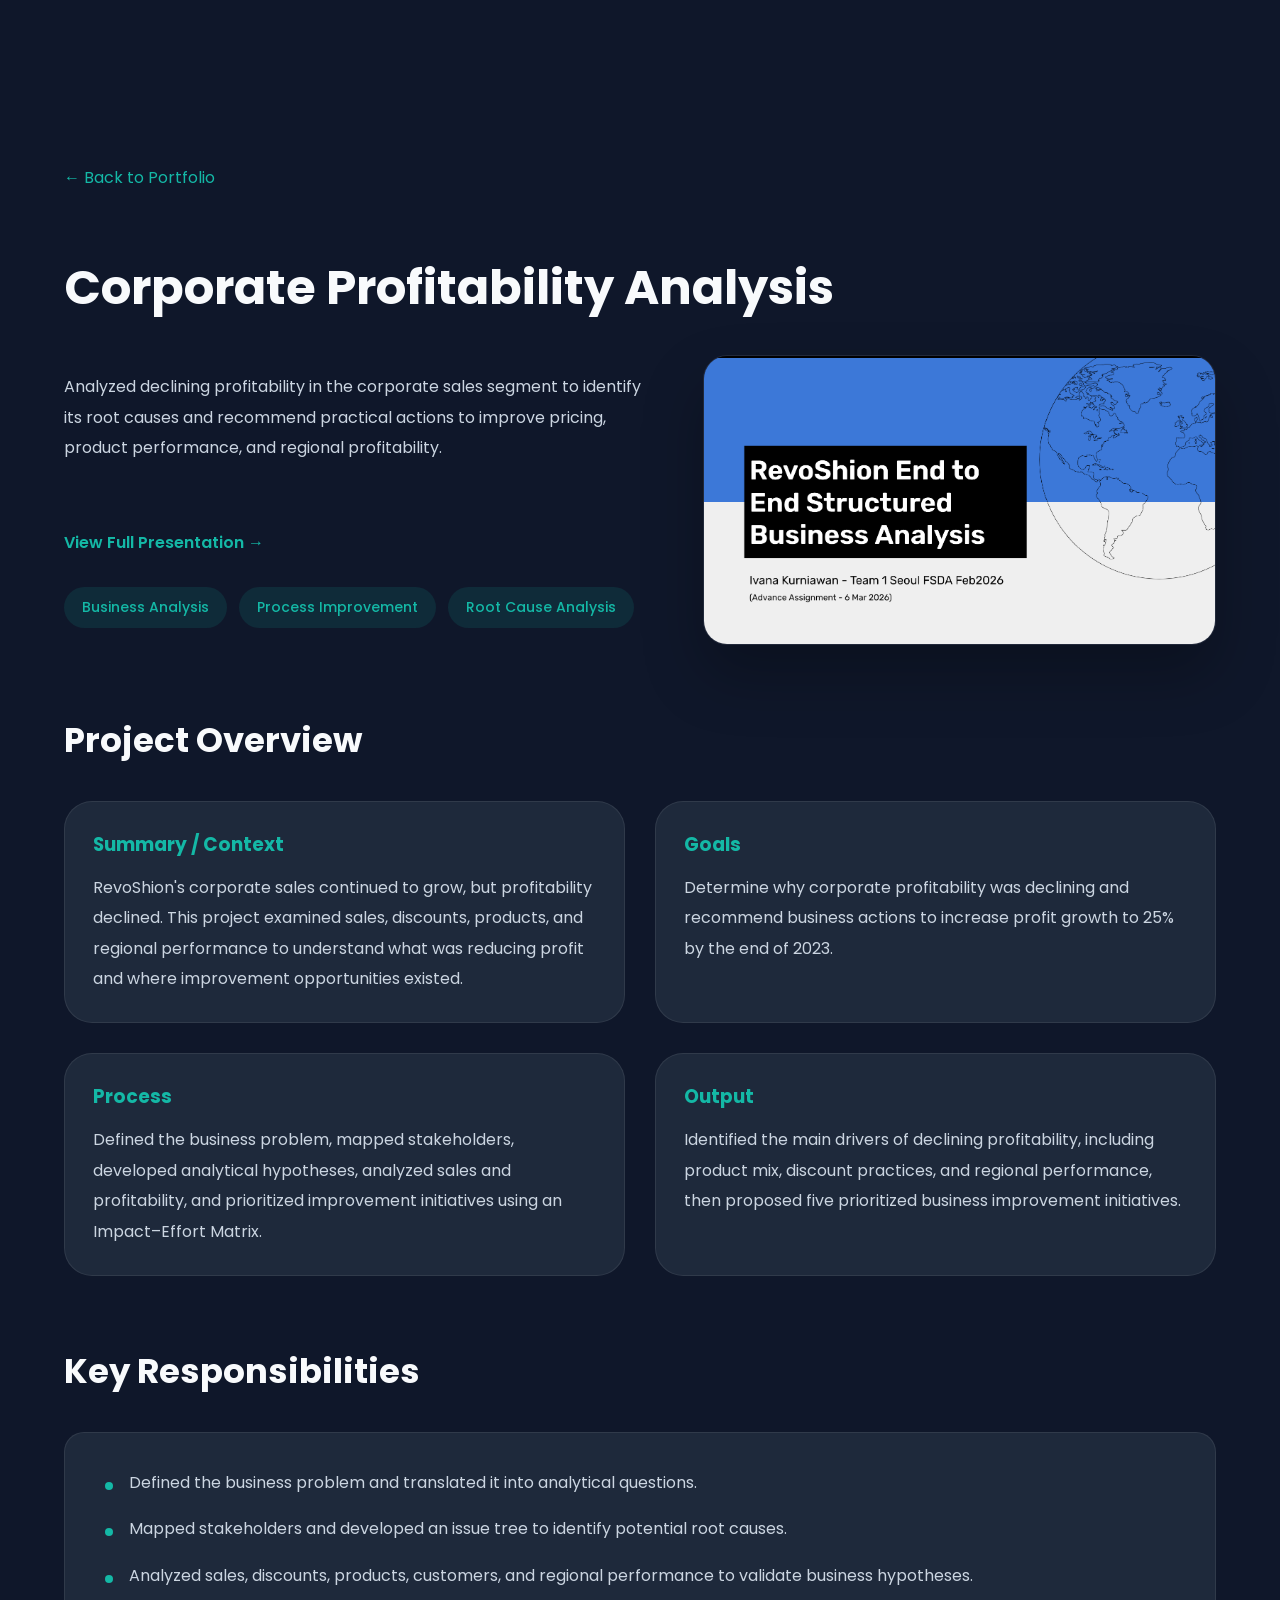
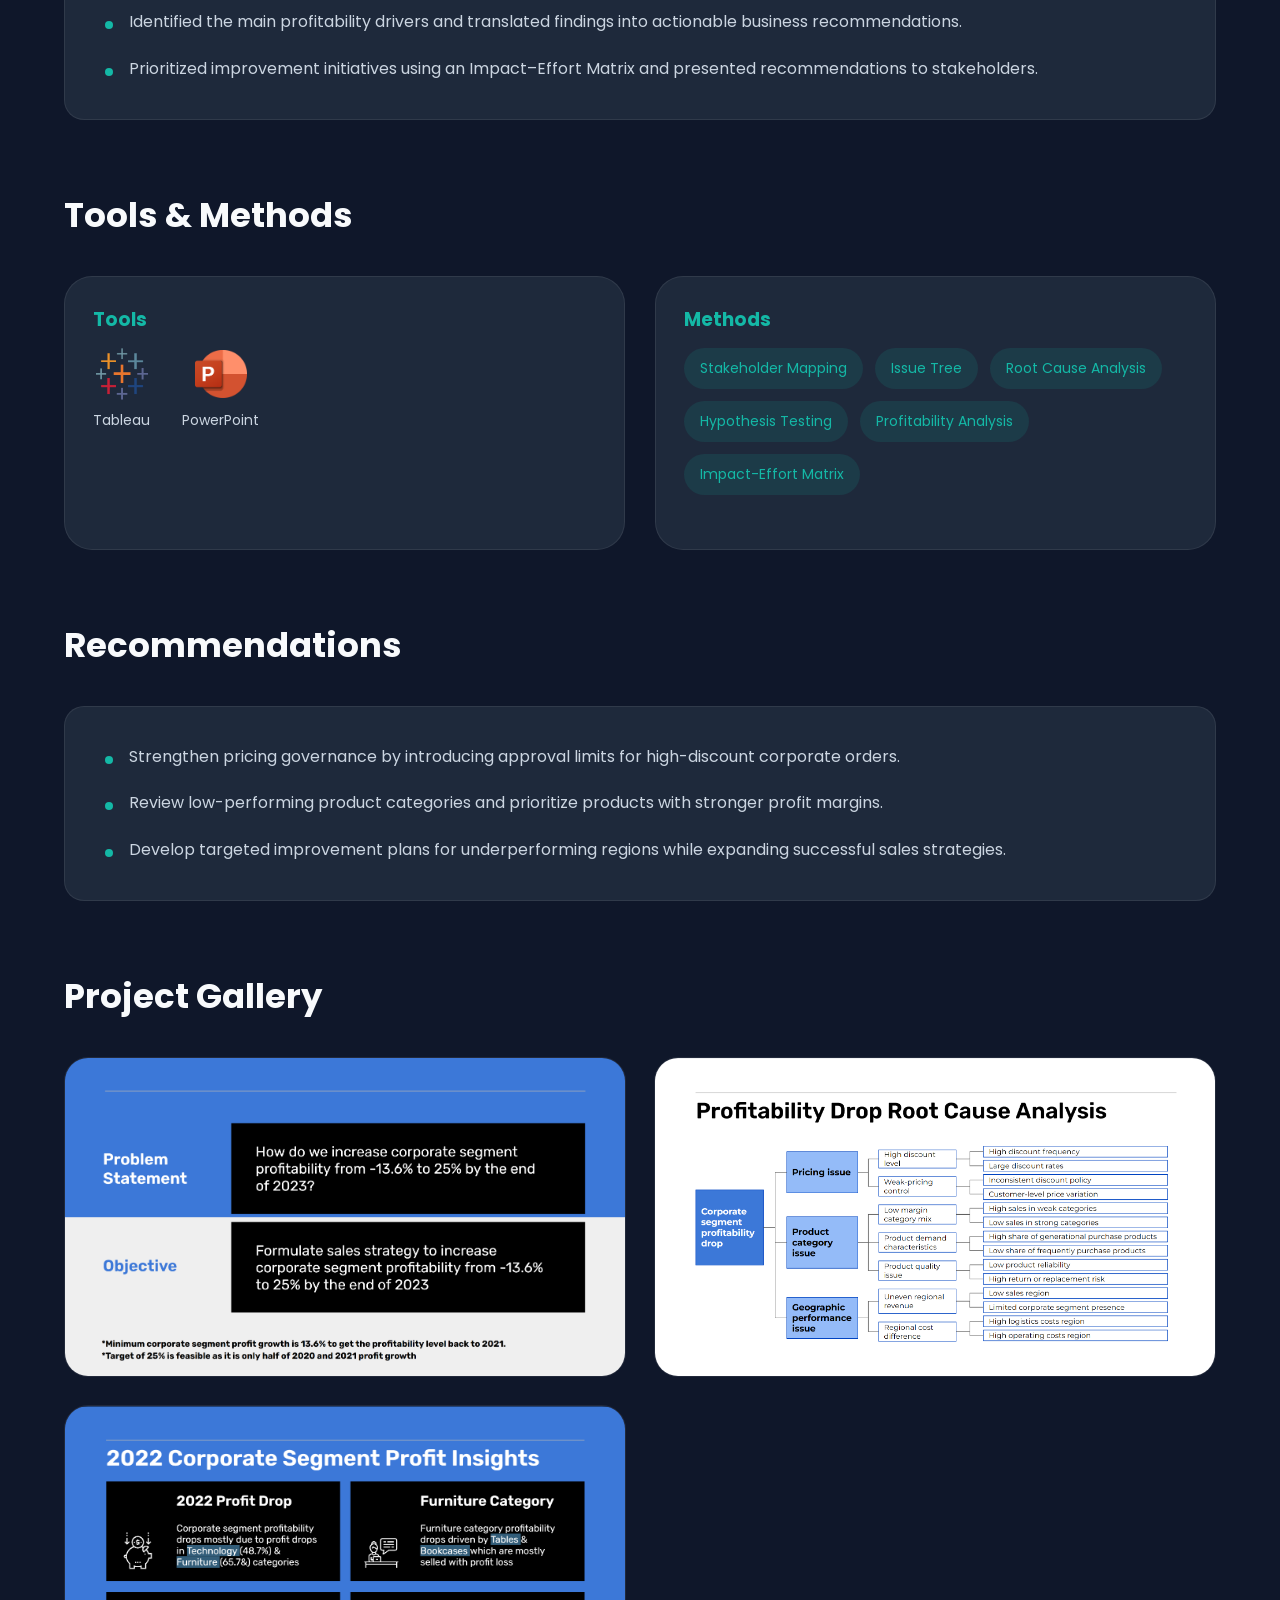
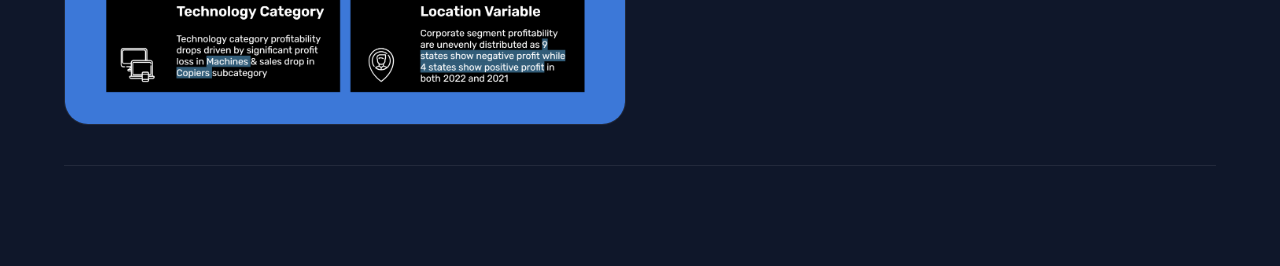
==== commit 0674e464: "Business Analysis Project Page Refine2 project title fix, bullet points marker, and remove next proj" ====
--- a/projects/business-analysis.html
+++ b/projects/business-analysis.html
@@ -6,7 +6,7 @@
   <meta name="viewport" content="width=device-width, initial-scale=1.0">
 
   <title>
-    Business Process Improvement
+    Corporate Profitability Analysis
   </title>
 
   <link rel="preconnect" href="https://fonts.googleapis.com">
@@ -33,20 +33,21 @@
 
       <!-- HERO -->
 
+      <h1 class="project-title">
+        Corporate Profitability Analysis
+      </h1>
+
       <div class="project-hero">
 
         <div class="hero-content">
-
-          <h1>
-            Business Process Improvement
-          </h1>
 
           <p class="project-summary">
             Analyzed declining profitability in the corporate sales segment to identify its root causes and recommend
             practical actions to improve pricing, product performance, and regional profitability.
           </p>
 
-          <a href="https://drive.google.com/file/d/1kB-FS6_7S5K60odqGZLHJxRQ-fP1M62b/view?usp=sharing" target="_blank" class="presentation-link">
+          <a href="https://drive.google.com/file/d/1kB-FS6_7S5K60odqGZLHJxRQ-fP1M62b/view?usp=sharing" target="_blank"
+            class="presentation-link">
             View Full Presentation →
           </a>
 
@@ -326,17 +327,7 @@
 
           </div>
 
-        <!-- NEXT PROJECT -->
-
-        <div class="next-project">
-
-          <a href="hospital-performance.html" class="btn-secondary">
-            Next Project →
-          </a>
-
-        </div>
-
-      </div>
+        </div>
 
   </section>
 
--- a/style.css
+++ b/style.css
@@ -475,9 +475,11 @@
   border-radius: 0;
 }
 
-.project-detail h1 {
+.project-title {
   font-size: clamp(34px, 4vw, 48px);
-  margin: 30px 0;
+  line-height: 1.15;
+  margin: 30px 0 40px;
+  max-width: 900px;
 }
 
 .project-detail p {
@@ -520,20 +522,20 @@
   margin-bottom: 50px;
 }
 
-.presentation-link{
-    display:inline-flex;
-    align-items:center;
-    gap:8px;
-    width:fit-content;
-    margin-top:-6px;
-    margin-bottom:10px;
-    color:var(--primary);
-    font-weight:600;
-    transition:.25s ease;
-}
-
-.presentation-link:hover{
-    transform:translateX(6px);
+.presentation-link {
+  display: inline-flex;
+  align-items: center;
+  gap: 8px;
+  width: fit-content;
+  margin-top: -6px;
+  margin-bottom: 10px;
+  color: var(--primary);
+  font-weight: 600;
+  transition: .25s ease;
+}
+
+.presentation-link:hover {
+  transform: translateX(6px);
 }
 
 .project-hero {
@@ -617,11 +619,14 @@
 }
 
 .responsibility-item ul {
+    list-style: none;
   margin: 0;
+  padding: 0;
+}
+
+.responsibility-item li {
+  position: relative;
   padding-left: 24px;
-}
-
-.responsibility-item li {
   color: var(--text-secondary);
   line-height: 1.9;
   margin-bottom: 16px;
@@ -631,8 +636,15 @@
   margin-bottom: 0;
 }
 
-.responsibility-item li::marker {
-  color: var(--primary);
+.responsibility-item li::before {
+  content: "";
+  position: absolute;
+  left: 0;
+  top: 14px;
+  width: 8px;
+  height: 8px;
+  border-radius: 50%;
+  background: var(--primary);
 }
 
 .tools-grid {
@@ -659,20 +671,6 @@
   font-size: 14px;
 }
 
-.next-project {
-  margin-top: 60px;
-  display: flex;
-  justify-content: flex-end;
-}
-
-.next-project a {
-  transition: 0.3s;
-}
-
-.next-project a:hover {
-  transform: translateX(6px);
-}
-
 /* === PROJECT GALLERY === */
 
 .visual-grid {
@@ -687,6 +685,7 @@
   border-radius: 24px;
   border: 1px solid var(--border);
   cursor: pointer;
+  height:320px;
 }
 
 .visual-card img {
